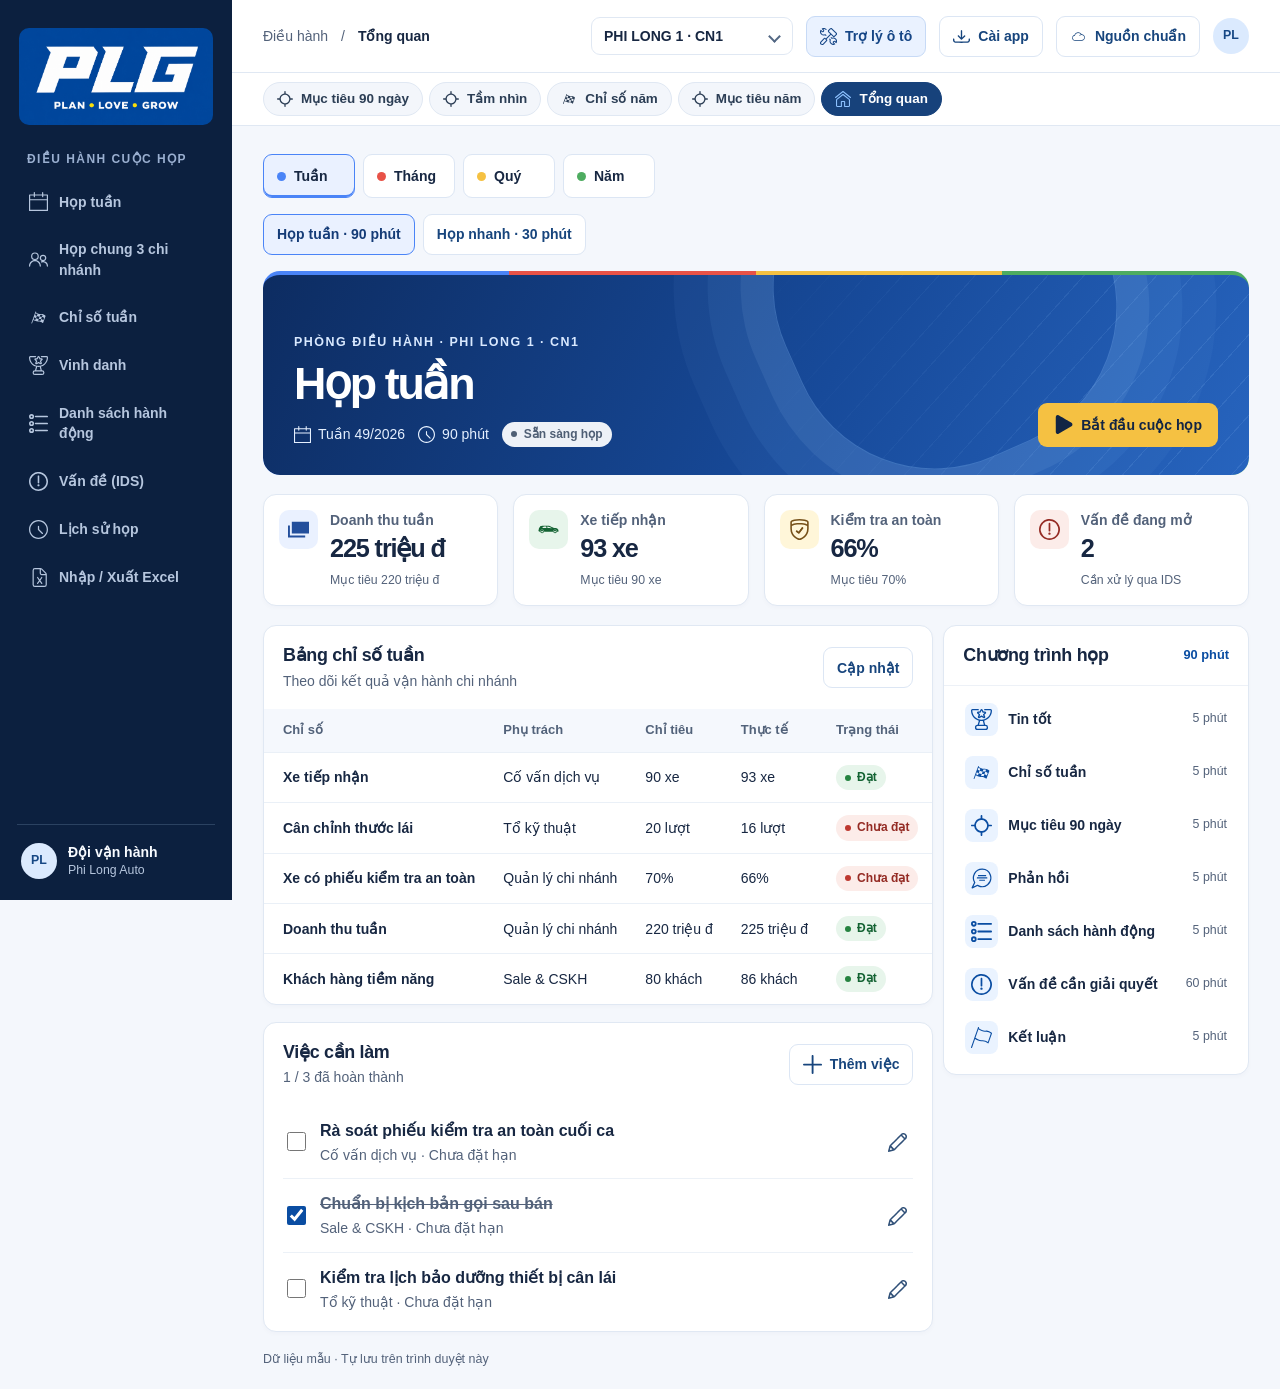
==== cardiy-hop-tuan/public/index.html @ e45c1e47 "Nối app Họp nhanh vào nguồn dữ liệu chuẩn 2 chiều NHẬP VÀO: đọc live chỉ số tuần/tháng/quý/6 tháng, " ====
<!doctype html>
<html lang="vi">
<head>
<meta charset="utf-8">
<meta name="viewport" content="width=device-width,initial-scale=1">
<meta name="description" content="Điều hành họp nhanh theo tuần, tháng, quý và năm của CARDIY.">
<title>CARDIY | Họp nhanh</title>
<meta name="theme-color" content="#0c203f">
<meta name="apple-mobile-web-app-title" content="CARDIY">
<link rel="manifest" href="manifest.webmanifest">
<link rel="icon" href="app-192.png" type="image/png">
<link rel="apple-touch-icon" href="app-180.png">
<link rel="stylesheet" href="style.css">
<script src="vendor/jszip.min.js" defer></script>
<script src="excel.js" defer></script>
<script src="icons.js" defer></script>
<script src="awards.js" defer></script>
<script src="vision-form.js" defer></script>
<script src="annual-plan.js" defer></script>
<script src="strategy-excel.js" defer></script>
<script src="swot.js" defer></script>
<script src="app.js" defer></script>
<script src="excel-ui.js" defer></script>
<script src="assistant.js" defer></script>
<script src="install.js" defer></script>
<script src="nguon.js" defer></script>
<script src="sheet-sync.js" defer></script>
<script src="task-preview.js" defer></script>
<script src="cn1-meeting.js" defer></script>
<script src="giaoban.js" defer></script>
</head>
<body>
<div class="shell">
  <aside class="sidebar">
    <a class="brand" href="#" data-view="overview" aria-label="Phi Long Group, tổng quan">
      <img class="brand-logo" src="plg-plan-love-grow.png" width="1254" height="1254" alt="PLG — PLAN • LOVE • GROW">
    </a>
    <div class="side-body"><p class="nav-label">ĐIỀU HÀNH CUỘC HỌP</p><nav id="nav" aria-label="Điều hướng chính"></nav></div>
    <div class="sidebar-foot"><span class="avatar">PL</span><div><strong>Đội vận hành</strong><small>Phi Long Auto</small></div></div>
  </aside>
  <div class="main">
    <header class="top">
      <div class="breadcrumbs"><span>Điều hành</span><span aria-hidden="true">/</span><strong id="crumb">Tổng quan</strong></div>
      <div class="top-controls">
        <label class="select-label"><span class="sr">Chi nhánh</span><select id="branch"><option>PHI LONG 1 · CN1</option><option>PHI LONG 2 · CN2</option><option>PHI LONG 3 · CN3</option><option>Họp chung 3 chi nhánh</option></select></label>
        <button class="button assistant-trigger" id="open-assistant" data-cardiy-icon="assistant" type="button" aria-haspopup="dialog">Trợ lý ô tô</button>
        <button class="button secondary" id="install-app" data-cardiy-icon="install" type="button" aria-haspopup="dialog" hidden>Cài app</button>
        <button class="button secondary" id="open-sheet" data-cardiy-icon="cloud" type="button" aria-haspopup="dialog"><span id="sheet-button-label">Nguồn chuẩn</span></button>
        <span class="avatar top-avatar" title="Đội vận hành">PL</span>
      </div>
    </header>
    <nav class="topnav" id="topnav" aria-label="Điều hướng nhanh"></nav>
    <main id="workspace">
      <div id="content"></div>
      <p class="storage" id="storage">Dữ liệu mẫu · Tự lưu trên trình duyệt này</p>
    </main>
  </div>
</div>
<dialog id="editor">
  <form id="edit-form">
    <div class="panel-head"><h2 id="edit-title"></h2><button class="icon-button" id="close-editor" type="button" aria-label="Đóng">×</button></div>
    <div class="fields" id="fields"></div>
    <div class="form-actions"><button type="button" id="cancel" class="button secondary">Hủy</button><button class="button primary" type="submit">Lưu</button></div>
  </form>
</dialog>
<dialog id="auto-assistant" aria-labelledby="auto-assistant-title">
  <div class="panel-head">
    <div><h2 id="auto-assistant-title">Trợ lý ô tô</h2><p>Soạn câu hỏi để hỏi trên ChatGPT.</p></div>
    <button class="icon-button" id="close-assistant" type="button" aria-label="Đóng trợ lý">×</button>
  </div>
  <div class="assistant-body">
    <div class="assistant-topics" role="group" aria-label="Câu hỏi gợi ý">
      <button class="button secondary" type="button" data-question="reception" data-cardiy-icon="car">Tiếp nhận xe</button>
      <button class="button secondary" type="button" data-question="service" data-cardiy-icon="tire">Lốp &amp; bảo dưỡng</button>
      <button class="button secondary" type="button" data-question="handover" data-cardiy-icon="tasks">Bàn giao ca</button>
      <button class="button secondary" type="button" data-question="customer" data-cardiy-icon="news">Chăm sóc khách hàng</button>
    </div>
    <label for="assistant-question">Câu hỏi của bạn</label>
    <textarea id="assistant-question" rows="4" maxlength="1600" placeholder="Ví dụ: Khi khách báo xe bị rung, cố vấn cần hỏi thêm những thông tin gì?"></textarea>
    <p class="assistant-hint">Chỉ mô tả tình huống. Bỏ tên, số điện thoại và biển số của khách.</p>
    <p id="assistant-status" role="status"></p>
    <div class="assistant-actions">
      <button class="button primary" id="copy-assistant" type="button" disabled>Sao chép câu hỏi</button>
      <a class="button secondary" href="https://chatgpt.com/" target="_blank" rel="noopener noreferrer">Mở ChatGPT</a>
    </div>
  </div>
</dialog>
<dialog id="install-help" aria-labelledby="install-title">
  <div class="panel-head">
    <h2 id="install-title">Cài CARDIY Họp nhanh</h2>
    <form method="dialog"><button class="icon-button" aria-label="Đóng hướng dẫn cài đặt">×</button></form>
  </div>
  <div class="install-instructions">
    <p><strong>iPhone</strong> · Mở trong Safari, chọn <strong>Chia sẻ → Thêm vào Màn hình chính</strong>. Bật <strong>Mở dưới dạng ứng dụng web</strong> nếu có, rồi chọn <strong>Thêm</strong>.</p>
    <p><strong>Android</strong> · Mở trong Chrome, bấm <strong>⋮</strong> rồi chọn <strong>Cài đặt ứng dụng</strong> hoặc <strong>Thêm vào màn hình chính</strong>.</p>
    <p><strong>Máy tính</strong> · Trong Chrome hoặc Edge, tìm biểu tượng cài ứng dụng trên thanh địa chỉ hoặc trong menu.</p>
  </div>
</dialog>
<dialog id="sheet-dialog" aria-labelledby="sheet-title">
  <div class="panel-head">
    <div><h2 id="sheet-title">Nguồn dữ liệu chuẩn</h2><p>Vào: 3 workbook chuẩn CN1 · CN2 · CN3 (live) — Ra: Sheet CARDIY Họp nhanh</p></div>
    <button class="icon-button" id="close-sheet" type="button" aria-label="Đóng nguồn dữ liệu">×</button>
  </div>
  <div class="sheet-dialog-body">
    <p><strong>Chỉ số đọc live, không gõ tay.</strong> Bấm <strong>Đọc số liệu live từ nguồn</strong> để lấy chỉ số tuần · tháng · quý · 6 tháng và mục tiêu 90 ngày thẳng từ 3 workbook hệ thống chuẩn của chi nhánh. Sau khi họp xong, bấm <strong>Lưu lên Google Sheets</strong> để ghi biên bản, việc chốt, vấn đề IDS và điểm họp xuống Sheet nguồn chuẩn. Muốn sửa chỉ tiêu hay số thực đạt thì sửa ở workbook chi nhánh, không sửa trong app.</p>
    <p id="sheet-status" role="status"></p>
    <div class="sheet-actions">
      <button class="button secondary" id="load-sheet" type="button">Đọc số liệu live từ nguồn</button>
      <button class="button primary" id="save-sheet" type="button" hidden>Lưu lên Google Sheets</button>
      <a class="button secondary" id="sheet-sign-in" target="_top" href="/signin-with-chatgpt?return_to=%2F%3Fsheet%3D1" hidden>Đăng nhập ChatGPT</a>
      <button class="button secondary" id="leave-sheet" type="button" hidden>Về dữ liệu trên máy</button>
    </div>
  </div>
</dialog>
<dialog id="cn1-meeting" aria-labelledby="cn1-title">
  <div class="panel-head">
    <div><h2 id="cn1-title">Họp PHI LONG 1 (CN1)</h2><p>Số liệu live từ workbook hệ thống chuẩn CN1</p></div>
    <form method="dialog"><button class="icon-button" aria-label="Đóng bảng họp CN1">×</button></form>
  </div>
  <div class="cn1-body">
    <div class="cn1-controls">
      <label id="cn1-period-control" hidden>Kỳ xem <select id="cn1-period"></select></label>
      <button class="button secondary" id="cn1-refresh" type="button">Tải lại số liệu</button>
      <button class="button secondary" id="cn1-sheet" type="button" hidden>Mở dữ liệu để lưu biên bản</button>
      <button class="button primary" id="cn1-start" type="button" hidden>Vào họp CN1</button>
    </div>
    <p id="cn1-status" role="status"></p>
    <a class="button primary" id="cn1-signin" href="/signin-with-chatgpt?return_to=%2F%3Fcn1%3D1" target="_top" hidden>Đăng nhập ChatGPT</a>
    <div id="cn1-content"></div>
  </div>
</dialog>
<dialog id="task-preview" aria-labelledby="task-preview-title">
  <div class="panel-head">
    <div><h2 id="task-preview-title">Đồng bộ công việc</h2><p>PHI LONG_GROUP · Tab CONG_VIEC</p></div>
    <form method="dialog"><button class="icon-button" aria-label="Đóng kiểm tra công việc">×</button></form>
  </div>
  <div class="sheet-dialog-body">
    <label class="task-link-label" for="task-preview-link">Link Google Sheets</label>
    <input type="url" id="task-preview-link" inputmode="url" placeholder="https://docs.google.com/spreadsheets/…">
    <div class="sheet-actions">
      <button class="button secondary" id="task-preview-load" type="button">Đọc từ Google Sheets</button>
      <button class="button primary" id="task-sync-new" type="button" hidden>Thêm công việc vào Sheet</button>
      <a class="button secondary" id="task-preview-sign-in" target="_top" href="/signin-with-chatgpt?return_to=%2F%3FtaskPreview%3D1" hidden>Đăng nhập ChatGPT</a>
    </div>
    <p id="task-preview-status" role="status"></p>
    <label id="task-preview-filter" hidden>Chi nhánh
      <select id="task-preview-branch"><option value="">Cả 3 chi nhánh</option><option>CN1</option><option>CN2</option><option>CN3</option></select>
    </label>
    <form id="task-sync-editor" hidden>
      <h3 id="task-sync-title"></h3>
      <label id="task-sync-owner" hidden>Người phụ trách<select name="ownerKey"></select></label>
      <label>Tên công việc<input name="title" required maxlength="300"></label>
      <label>Hạn hoàn thành<input name="deadline" type="datetime-local" step="1" required></label>
      <label id="task-sync-state">Trạng thái<select name="status" required><option>Chờ thực hiện</option><option>Đang làm</option><option>Hoàn thành</option></select></label>
      <label id="task-sync-completion">Ngày hoàn thành<input name="completedAt" type="datetime-local" step="1"></label>
      <div class="sheet-actions">
        <button class="button primary" type="submit">Cập nhật vào Sheet</button>
        <button class="button secondary" id="task-sync-cancel" type="button">Hủy sửa</button>
      </div>
      <p id="task-sync-status" role="status"></p>
    </form>
    <div id="task-preview-items"></div>
  </div>
</dialog>
<dialog id="award-celebration" aria-labelledby="award-heading">
  <div class="award-celebration">
    <div id="award-portrait"></div>
    <p id="award-criterion"></p>
    <h2 id="award-heading"></h2>
    <p class="award-result" id="award-result"></p>
    <form method="dialog"><button class="button primary">Đóng</button></form>
  </div>
</dialog>
<div id="toast" role="status"></div>
</body>
</html>
---- cardiy-hop-tuan/public/style.css ----
:root{font-family:Inter,"Segoe UI",Arial,sans-serif;color:#172742;background:#f4f7fc;font-size:16px;line-height:1.45;--navy:#0c203f;--blue:#0a4da2;--ink:#172742;--muted:#53627a;--line:#e0e8f3}
*{box-sizing:border-box}body{margin:0}button,input,select,textarea{font:inherit}button,select{cursor:pointer}a{color:inherit;text-decoration:none}button:focus-visible,a:focus-visible,select:focus-visible,input:focus-visible,textarea:focus-visible{outline:3px solid #4e98ff;outline-offset:3px}button:disabled{cursor:default;opacity:.65}h1,h2,h3,p{margin:0}button svg,a svg,.stat-icon svg,.agenda-icon svg{width:19px;height:19px;flex:none;vertical-align:middle}.sr{position:absolute;width:1px;height:1px;overflow:hidden;clip-path:inset(50%);white-space:nowrap}
.shell{display:grid;grid-template-columns:232px minmax(0,1fr);min-height:100vh}.sidebar{position:sticky;top:0;height:100vh;background:var(--navy);color:#b6c6de;display:flex;flex-direction:column;padding:28px 17px 20px;overflow:auto}.brand{display:block;margin:0 2px;border-radius:10px;max-width:194px}.brand-logo{display:block;width:100%;height:auto;aspect-ratio:2/1;object-fit:cover;object-position:center;border-radius:inherit}.side-body{margin-top:26px}.nav-label{margin:0 10px 12px;font-size:.75rem;font-weight:800;letter-spacing:.12em;color:#9aafd0}nav{display:grid;gap:5px}.nav-item{width:100%;display:flex;align-items:center;gap:11px;padding:10px 11px;background:none;border:1px solid transparent;border-radius:9px;color:inherit;text-align:left;font-weight:600;font-size:.875rem;min-height:43px}.nav-item:hover{background:#18365c;color:white}.nav-item[aria-current]{background:#17427b;color:#fff;border-color:#27528b}.nav-item[aria-current] svg{color:#8dc2ff}.sidebar-foot{display:flex;align-items:center;gap:11px;margin-top:auto;padding:17px 4px 0;border-top:1px solid #2b4261}.sidebar-foot strong,.sidebar-foot small{display:block;font-size:.875rem}.sidebar-foot strong{color:#f8fbff}.sidebar-foot small{font-size:.77rem}.avatar{display:grid;place-items:center;width:36px;height:36px;border-radius:50%;background:#dbeafe;color:#164784;font-size:.775rem;font-weight:850;flex:none}
.top{height:73px;background:white;border-bottom:1px solid var(--line);display:flex;align-items:center;justify-content:space-between;padding:0 31px;gap:15px}.breadcrumbs,.top-controls{display:flex;gap:13px;align-items:center;font-size:.875rem}.breadcrumbs{color:var(--muted)}.breadcrumbs strong{color:var(--ink)}.select-label{position:relative}.select-label:after{content:"";position:absolute;right:14px;top:calc(50% - 4px);width:7px;height:7px;border:solid #526783;border-width:0 2px 2px 0;transform:rotate(45deg);pointer-events:none}select{appearance:none;border:1px solid var(--line);border-radius:9px;background:#fff;color:var(--ink);padding:8px 32px 8px 12px;font-weight:650;max-width:100%}
main{max-width:1520px;margin:0 auto;padding:28px 31px 21px}.hero{position:relative;isolation:isolate;overflow:hidden;border-radius:17px;background:linear-gradient(115deg,#103568 0%,#0a4da2 66%,#1469ce);color:white;padding:28px 31px;display:flex;justify-content:space-between;align-items:flex-end;gap:16px;min-height:204px}.hero:after{content:"";position:absolute;z-index:-1;inset:0;background:linear-gradient(90deg,transparent 41%,#0a4da200),repeating-linear-gradient(132deg,transparent 0 16px,#99caff20 16px 17px,transparent 17px 27px);mask-image:linear-gradient(90deg,transparent 48%,#000 90%)}.hero:before{content:"";position:absolute;z-index:-1;right:14%;top:-72%;width:330px;height:330px;border:1px solid #87b9f251;border-radius:44%;transform:rotate(-24deg);box-shadow:0 0 0 32px #b3d6ff15,0 0 0 65px #8bbcff11,0 0 0 99px #8bbcff0c}.hero .eyebrow{font-size:.78rem;letter-spacing:.12em;color:#d9e9ff;text-transform:uppercase;font-weight:800}.hero h1{font-size:clamp(2rem,3.5vw,3.15rem);line-height:1.09;letter-spacing:-.052em;margin:8px 0 14px}.hero-meta{display:flex;align-items:center;gap:13px;flex-wrap:wrap;color:#e5f0ff;font-size:.875rem}.hero-meta span{display:inline-flex;gap:7px;align-items:center}.hero-meta svg{width:17px;height:17px}.hero .button{flex:none}.button{display:inline-flex;justify-content:center;align-items:center;gap:8px;border:1px solid transparent;border-radius:9px;padding:9px 13px;font-weight:750;font-size:.875rem;min-height:41px;background:white;color:#17457d}.button:hover{filter:brightness(.96)}.button.yellow{background:#fce500;color:#122544;padding:11px 15px}.button.primary{background:#0a4da2;color:white}.button.secondary{border-color:#dce6f4}.button.quiet{border-color:transparent;background:#edf4ff}.icon-button{border:0;background:transparent;color:#305078;border-radius:6px;font-size:1.4rem;min-width:32px;min-height:32px}
.stats{display:grid;grid-template-columns:repeat(4,minmax(0,1fr));gap:15px;margin:19px 0}.stat,.panel{border:1px solid var(--line);background:#fff;border-radius:13px;box-shadow:0 2px 5px #152c4e06}.stat{display:flex;align-items:flex-start;gap:12px;padding:15px}.stat-icon,.agenda-icon{display:grid;place-items:center;width:39px;height:39px;border-radius:10px;background:#eaf3ff;color:#0a4da2;flex:none}.stat:nth-child(2) .stat-icon{background:#e6f6f1;color:#08795c}.stat:nth-child(3) .stat-icon{background:#fff4dd;color:#925519}.stat:nth-child(4) .stat-icon{background:#eeeaff;color:#5d44a6}.stat p{font-size:.875rem;color:var(--muted);font-weight:600}.stat strong{display:block;font-size:1.58rem;line-height:1.22;margin:3px 0;letter-spacing:-.045em}.stat small{font-size:.77rem;color:var(--muted)}
.dashboard{display:grid;grid-template-columns:minmax(0,1fr) minmax(266px,31%);align-items:start;gap:17px}.column{min-width:0;display:grid;gap:17px}.panel-head{display:flex;align-items:center;justify-content:space-between;gap:12px;padding:18px 19px}.panel-head h2,.panel-head h3{font-size:1.12rem;line-height:1.25;letter-spacing:-.018em}.panel-head p{font-size:.875rem;color:var(--muted);margin-top:4px}.table-wrap{overflow:auto}table{border-collapse:collapse;width:100%;font-size:.875rem;white-space:nowrap;text-align:left}th,td{padding:12px 14px;border-bottom:1px solid #eaf0f7}th{background:#f5f8fd;color:#52627a;font-size:.81rem;font-weight:750}th:first-child,td:first-child{padding-left:19px}td:first-child{font-weight:650}tr:last-child td{border-bottom:0}.num{font-variant-numeric:tabular-nums}.pill{display:inline-flex;align-items:center;gap:6px;border-radius:999px;padding:4px 9px;font-size:.75rem;font-weight:800;background:#e9f1fc;color:#23518a;white-space:nowrap}.pill.good{background:#e6f7ee;color:#086849}.pill.warn{background:#fff3db;color:#88461b}.pill.neutral{background:#edf1f7;color:#4e5e74}.pill:before{content:"";width:6px;height:6px;border-radius:50%;background:currentColor}
.agenda{list-style:none;margin:0;padding:0 12px 11px}.agenda li+li{margin-top:2px}.agenda button{width:100%;background:white;border:1px solid transparent;border-radius:9px;display:flex;align-items:center;text-align:left;gap:10px;padding:8px;color:var(--ink)}.agenda button:hover,.agenda button.active{background:#f0f6ff;border-color:#dbe9fc}.agenda-icon{width:33px;height:33px;border-radius:8px}.agenda button.active .agenda-icon{background:#0a4da2;color:white}.agenda button strong{font-size:.875rem;flex:1}.agenda small{font-size:.775rem;color:var(--muted);white-space:nowrap}.agenda-title{border-bottom:1px solid #edf1f7;margin-bottom:8px}.agenda-title span{font-size:.8rem;color:#0a4da2;font-weight:750;white-space:nowrap}
.list{padding:0 19px 6px}.row{display:flex;align-items:center;gap:11px;padding:13px 0;border-top:1px solid #ecf1f7}.row:first-child{border-top:0}.row-text{min-width:0;flex:1;overflow-wrap:anywhere}.row-text strong,.row-text small{display:block}.row-text small{color:var(--muted);font-size:.875rem;margin-top:3px}.row input[type=checkbox]{width:19px;height:19px;accent-color:var(--blue);flex:none}.row .done{text-decoration:line-through;color:var(--muted)}.empty{padding:14px 0;color:var(--muted)}.storage{font-size:.78rem;color:var(--muted);margin-top:18px}.meeting-header{display:flex;align-items:flex-start;justify-content:space-between;gap:12px;margin-bottom:19px}.meeting-header h1{font-size:clamp(1.65rem,3vw,2.4rem);letter-spacing:-.04em}.meeting-header p{color:var(--muted);margin-top:5px}.session-actions{display:flex;gap:8px;align-items:center;flex-wrap:wrap}.step-footer{display:flex;gap:8px;justify-content:space-between;padding:18px 0 0}.clock{font-variant-numeric:tabular-nums}.notes{padding:0 19px 19px}.notes label{display:block;margin-bottom:6px;font-weight:650}.notes textarea,.fields input,.fields select,.fields textarea{width:100%;border:1px solid #cddbef;border-radius:8px;padding:9px;color:var(--ink);background:white}.notes textarea,.fields textarea{min-height:96px;resize:vertical}.notes .button{margin-top:9px}.fields{display:grid;gap:13px;padding:0 19px 19px}.fields label{display:grid;gap:5px;font-weight:650;font-size:.875rem}.form-actions{display:flex;justify-content:flex-end;gap:8px;padding:0 19px 19px}dialog{width:min(95vw,475px);padding:0;border:1px solid var(--line);border-radius:14px;color:var(--ink);box-shadow:0 24px 80px #07183242}dialog::backdrop{background:#081a3880}#toast{position:fixed;right:20px;bottom:20px;background:#14355d;color:white;border-radius:10px;padding:11px 15px;font-size:.875rem;z-index:3;max-width:calc(100vw - 40px)}#toast:empty{display:none}.priority{border-radius:8px;background:#f0f5fc;color:#425e80;padding:4px 8px;font-weight:750;font-size:.75rem}.score{display:flex;flex-wrap:wrap;gap:5px;margin:9px 0 14px}.score button{width:36px;height:36px;padding:0}.status-control{font-size:.875rem}.finished{margin-top:12px;color:#086849;font-weight:750}
@media(max-width:1150px){.shell{grid-template-columns:192px minmax(0,1fr)}main,.top{padding-left:21px;padding-right:21px}.stat{padding:12px;gap:8px}.stat-icon{width:33px;height:33px}.stat strong{font-size:1.35rem}.dashboard{grid-template-columns:minmax(0,1fr) minmax(229px,31%)}}
@media(max-width:940px){.dashboard{grid-template-columns:1fr}.dashboard>.agenda-panel{grid-row:1}.agenda{display:grid;grid-template-columns:repeat(2,minmax(0,1fr));gap:3px}.agenda li+li{margin:0}.stats{grid-template-columns:repeat(2,minmax(0,1fr))}.sidebar{padding-left:12px;padding-right:12px}}
@media(max-width:650px){.shell{display:block}.sidebar{position:static;height:auto;padding:10px 14px;overflow:visible}.brand{width:154px}.brand-logo{aspect-ratio:2.4/1}.side-body{margin-top:9px}.nav-label,.sidebar-foot{display:none}nav{display:flex;overflow:auto;padding:0 0 4px;gap:5px}.nav-item{width:auto;flex:none;min-height:35px;padding:6px 8px;gap:5px}.nav-item svg{width:15px;height:15px}.top{height:56px;padding:0 12px}.breadcrumbs,.top-controls{gap:6px}.breadcrumbs>span{display:none}.top-avatar{display:none}main{padding:13px 12px}.hero{display:grid;min-height:0;padding:19px 15px;gap:15px}.hero .button{justify-self:start}.hero h1{margin-bottom:9px}.stats{gap:8px;margin:12px 0}.stat{padding:9px;gap:7px}.stat-icon{width:28px;height:28px}.stat-icon svg{width:16px;height:16px}.stat p{font-size:.81rem}.stat strong{font-size:1.23rem}.agenda{grid-template-columns:1fr 1fr;padding-inline:5px}.agenda button{padding:5px;gap:5px}.agenda button strong{font-size:.79rem}.agenda small{font-size:.69rem}.agenda-icon{width:24px;height:26px}.agenda-icon svg{width:15px;height:15px}.panel-head{padding:14px 12px}.row{flex-wrap:wrap}.list,.notes{padding-inline:12px}.meeting-header{flex-direction:column}.row-text{min-width:110px}}
@media print{.sidebar,.top,.session-actions,.agenda-panel,.step-footer,button,.storage,#toast{display:none!important}.shell,.dashboard{display:block}main{padding:0}.panel,.hero{break-inside:avoid}.hero{min-height:0;color:#172742;background:white}.hero-meta,.hero .eyebrow{color:#172742}.stats{grid-template-columns:repeat(4,1fr)}}
.report{white-space:pre-wrap;overflow-wrap:anywhere;padding:0 19px 19px;font:inherit;margin:0}.step-footer .primary{margin-left:auto}
.comparison tbody th{background:white;color:var(--ink);white-space:normal;min-width:140px}
.comparison td{vertical-align:middle}
.comparison .pill{margin-top:4px}
.comparison .missing{color:var(--muted)}
.period-nav{display:flex;gap:8px;flex-wrap:wrap;margin-bottom:16px}.period-nav .button{min-width:73px}.period-nav .secondary{color:var(--ink)}
@media(max-width:650px){.period-nav{gap:5px;margin-bottom:11px}.period-nav .button{min-width:0;flex:1}}
.facilitator{margin-bottom:16px;border-color:#cbdff9;background:#f7faff}.facilitator .panel-head{padding-bottom:10px}.facilitator-body{padding:0 19px 17px}.facilitator-body ul{margin:6px 0 11px;padding-left:1.45rem}.facilitator-time{background:#e5efff;color:#17457d;border-radius:999px;padding:5px 10px;font-size:.875rem;font-weight:750;white-space:nowrap}.facilitator-note{font-size:.875rem;color:#415674}
@media(max-width:650px){.facilitator-body{padding-inline:12px}}
.pill.miss{background:#fde8e8;color:#952520}.facilitator-body h3{font-size:.95rem}.kpi-issue{display:block;margin-top:6px;min-height:32px;padding:4px 8px;font-size:.79rem}
.facilitator-body h3:not(:first-child){margin-top:10px}.facilitator-body ol{margin:6px 0 11px;padding-left:1.45rem}.facilitator-body>p+.facilitator-note{margin-top:10px}.milestone{white-space:pre-wrap}.priority-discussion{background:#e8f1ff;color:#17457d}.column>.panel:has(.list)+.panel:has(.notes){margin-top:16px}
.task-ack{display:inline-flex;align-items:center;gap:7px;white-space:nowrap;font-size:.875rem;cursor:pointer}
/* Accent colors sampled from the supplied reference. */
:root{
  --accent-blue:#4a84f7;
  --accent-red:#e85247;
  --accent-yellow:#f5c142;
  --accent-green:#4eac60;
}
.period-nav .button{
  display:inline-flex;justify-content:flex-start;gap:8px;min-height:44px;
  min-width:92px;padding-inline:13px;border-color:#dce6f4;background:white;color:var(--ink);
}
.period-nav .button::before{
  content:"";display:block;width:9px;height:9px;border-radius:50%;background:var(--period-accent);flex:none;
}
.period-nav [data-key="week"]{--period-accent:var(--accent-blue);--period-bg:#eaf1ff}
.period-nav [data-key="month"]{--period-accent:var(--accent-red);--period-bg:#fcece9}
.period-nav [data-key="quarter"]{--period-accent:var(--accent-yellow);--period-bg:#fff6d9}
.period-nav [data-key="year"]{--period-accent:var(--accent-green);--period-bg:#e7f5eb}
.period-nav [aria-pressed="true"]{background:var(--period-bg);border-color:var(--period-accent);box-shadow:inset 0 -2px var(--period-accent)}
.hero{background:linear-gradient(115deg,#0d2c61 0%,#174a9a 57%,#2764be 100%);border-top:4px solid transparent;background-image:linear-gradient(115deg,#0d2c61,#174a9a 57%,#2764be),linear-gradient(90deg,var(--accent-blue) 0 25%,var(--accent-red) 25% 50%,var(--accent-yellow) 50% 75%,var(--accent-green) 75%);background-origin:border-box;background-clip:padding-box,border-box}
.hero .button.yellow{background:var(--accent-yellow)}
.pill.good{background:#e7f5eb;color:#146333}.pill.good::before{background:#258340}
.pill.miss{background:#fcece9;color:#942b24}.pill.miss::before{background:#be372f}
.pill.warn{background:#fff6d9;color:#765019}.pill.warn::before{background:#a56c11}
.stat:nth-child(1) .stat-icon,.facilitator-time{background:#eaf1ff;color:#234f9c}
.stat:nth-child(2) .stat-icon{background:#e7f5eb;color:#146333}
.stat:nth-child(3) .stat-icon{background:#fff6d9;color:#765019}
.stat:nth-child(4) .stat-icon{background:#fcece9;color:#942b24}
@media(max-width:650px){.period-nav .button{min-width:0;justify-content:center;gap:5px;padding-inline:5px}}
@media print{.hero{background:white;border-top:0}}
.weekly-handover{margin-top:18px}.weekly-handover .panel-head{flex-wrap:wrap}.weekly-handover details{border-top:1px solid var(--line);padding:0 19px 14px}.weekly-handover summary{padding:11px 0 4px;color:var(--blue);font-size:.875rem;font-weight:750;cursor:pointer}.weekly-handover .table-wrap{margin-top:9px}.weekly-handover th,.weekly-handover td{white-space:normal;vertical-align:top}.weekly-handover tbody th{font-size:.875rem;background:white;color:var(--ink)}.weekly-handover details>p{font-size:.875rem;color:var(--muted);margin-top:10px}
.weekly-preset{display:flex;flex-wrap:wrap;gap:8px;margin:0 0 16px}.weekly-preset button[aria-pressed="true"]{background:#eaf1ff;color:#143b77;border-color:#4a84f7}.weekly-preset button:disabled{opacity:.8}
.excel-panels{max-width:850px}.excel-controls{display:flex;flex-wrap:wrap;align-items:center;gap:10px;padding:0 19px 18px}.excel-controls label{font-size:.875rem;font-weight:750}.excel-controls input{max-width:100%;font-size:.875rem}.excel-controls p,#excel-status{width:100%;font-size:.875rem;color:var(--muted)}#excel-status:empty{display:none}#excel-status[data-error="true"]{color:#942b24}
.assistant-trigger{background:#eaf2ff;border-color:#c7daf6;color:#164686;white-space:nowrap}
#auto-assistant{width:min(95vw,530px)}.assistant-body{padding:0 19px 19px}.assistant-topics,.assistant-actions{display:flex;flex-wrap:wrap;gap:8px}.assistant-topics{margin-bottom:15px}.assistant-topics .button{min-height:36px;padding:5px 9px}.assistant-body label{display:block;margin-bottom:6px;font-weight:700}.assistant-body textarea{width:100%;min-height:105px;resize:vertical;padding:9px;border:1px solid #cddbef;border-radius:8px;color:var(--ink);background:white}
.assistant-hint,#assistant-status{font-size:.875rem;color:var(--muted);margin:6px 0 10px}#assistant-status:empty{display:none}.assistant-actions{margin-top:12px}
@media(max-width:650px){.top{height:auto;min-height:56px;flex-wrap:wrap;padding-block:8px}.top-controls{margin-left:auto;flex-wrap:wrap;justify-content:flex-end}.assistant-trigger{min-height:38px;padding:6px 9px}}
#install-app{white-space:nowrap}#install-app[hidden]{display:none}.install-instructions{padding:0 19px 19px;display:grid;gap:12px;color:var(--muted);font-size:.925rem}.install-instructions strong{color:var(--ink)}
@media(max-width:650px){#install-app{min-height:38px;padding:6px 9px}}
#sheet-dialog{width:min(95vw,540px)}.sheet-dialog-body{padding:0 19px 19px}.sheet-dialog-body>p{font-size:.925rem;color:var(--muted);margin-bottom:12px}#sheet-status:empty{display:none}#sheet-status.sheet-error{color:#942b24}.sheet-actions{display:flex;flex-wrap:wrap;gap:8px}.sheet-actions [hidden]{display:none}#open-sheet{white-space:nowrap}
@media(max-width:900px){.top{height:auto;min-height:56px;flex-wrap:wrap;padding-block:8px}.top-controls{flex-wrap:wrap;justify-content:flex-end}}
.stat-icon .cardiy-icon,.agenda-icon .cardiy-icon{width:21px;height:21px}
.assistant-topics .cardiy-icon,#open-sheet .cardiy-icon,#open-assistant .cardiy-icon,#install-app .cardiy-icon{width:17px;height:17px}
@media(max-width:650px){.stat-icon .cardiy-icon,.agenda-icon .cardiy-icon{width:16px;height:16px}.top-controls{min-width:0;max-width:100%}}
.award-grid{display:grid;grid-template-columns:repeat(auto-fit,minmax(min(100%,295px),1fr));gap:12px;padding:0 19px 19px}
.award-card{display:flex;align-items:flex-start;gap:12px;padding:14px;border:1px solid #f1dfa5;border-radius:10px;background:#fffdf5;min-width:0}
.award-detail{min-width:0}.award-detail h3,.award-reason,#award-heading{overflow-wrap:anywhere}.award-icon{display:inline-flex;place-content:center;place-items:center;width:42px;height:42px;border-radius:10px;background:#fff0bc;color:#795810;flex:none}.award-icon svg{width:24px;height:24px}
.award-category{font-weight:700;color:#795810;font-size:.8125rem}.award-meta{font-size:.875rem;color:var(--muted)}.award-result{margin-top:6px;font-weight:800;color:#205f38}.award-reason{margin-top:6px;color:var(--muted);white-space:pre-wrap}.award-card .session-actions{margin-top:10px}
.award-celebration{text-align:center;padding:30px 22px;display:grid;justify-items:center;gap:12px}.award-celebration .award-icon{width:64px;height:64px}.award-celebration .award-icon svg{width:36px;height:36px}.award-celebration h2{max-width:100%}
.award-card{display:grid;grid-template-columns:clamp(66px,24%,88px) minmax(0,1fr);gap:14px}
.award-portrait{display:grid;place-items:center;aspect-ratio:4/5;overflow:hidden;border:2px solid #f1dfa5;border-radius:12px;background:#fff6d9;color:#795810}
.award-portrait img{display:block;width:100%;height:100%;object-fit:cover}
#award-portrait{width:clamp(128px,40vw,240px)}
.award-photo-editor{grid-column:1/-1;display:grid;grid-template-columns:78px minmax(0,1fr);align-items:start;gap:12px;padding:12px;border:1px solid #f1dfa5;border-radius:12px;background:#fffdf5}
.award-photo-editor small,.award-photo-editor p{display:block;color:var(--muted);font-size:.875rem;margin-block:5px}
.award-photo-editor input{max-width:100%;padding:6px}
.award-photo-editor button{margin-top:6px}
.award-photo-editor button[hidden]{display:none}
#task-preview{width:min(95vw,620px);max-height:90dvh}
#task-preview-status{margin-block:12px}
#task-preview-filter:not([hidden]){display:flex;gap:10px;align-items:center;margin-bottom:12px}
#task-preview-branch{padding:6px;max-width:100%}
#task-preview-items{display:grid;gap:8px}
.task-preview-card{padding:10px 12px;border:1px solid #dce6f4;border-radius:10px;overflow-wrap:anywhere}
.task-preview-card h3{margin-block:4px}
.task-preview-card p{font-size:.875rem;color:var(--muted)}
.task-preview-card .sheet-error{color:#942b24}
#cn1-meeting{width:min(96vw,940px);max-height:94dvh}
.cn1-body{padding:0 18px 20px}
.cn1-controls,.cn1-section header{display:flex;align-items:center;gap:8px;flex-wrap:wrap}
.cn1-controls label:not([hidden]){display:grid;gap:4px}
.cn1-controls select{max-width:100%;padding:7px}
#cn1-status{margin:12px 0;color:var(--muted)}
.cn1-summary,.cn1-grid{display:grid;grid-template-columns:repeat(auto-fit,minmax(min(100%,230px),1fr));gap:8px}
.cn1-summary article,.cn1-card{border:1px solid #dce6f4;border-radius:10px;padding:12px;background:white;overflow-wrap:anywhere}
.cn1-summary article{background:#edf4ff}
.cn1-summary strong,.cn1-card small{display:block;margin-top:4px}
.cn1-section{display:grid;gap:8px;margin-top:16px}
.cn1-section h3,.cn1-section h4{margin:0}
.cn1-card p,.cn1-card small{white-space:pre-line;margin-block:5px;color:var(--muted)}
.cn1-card summary{font-weight:650;cursor:pointer}
.cn1-warning{border-color:#f1dfa5;background:#fffbec}
.cn1-card .cn1-warning-text{color:#922b20}
.cn1-source{font-size:.875rem;color:#0a4da2;text-decoration:underline}
#cn1-meeting [hidden]{display:none}
#task-preview [hidden]{display:none}
.task-link-label{display:block;font-weight:700;margin-bottom:5px}
#task-preview-link,#task-sync-editor input,#task-sync-editor select{width:100%;min-width:0;padding:9px 10px;border:1px solid #b9c9dd;border-radius:8px;background:white}
#task-preview-link{margin-bottom:10px}
#task-sync-editor{display:grid;gap:10px;padding:12px;border:1px solid #dce6f4;border-radius:10px}
#task-sync-editor label{display:grid;gap:4px}
.task-preview-card .button{margin-top:4px}
.vision-actions{display:flex;flex-wrap:wrap;gap:8px;padding:0 19px 19px}
.vision-culture{display:grid;grid-template-columns:repeat(auto-fit,minmax(min(100%,210px),1fr));gap:10px;padding:0 19px 19px}
.vision-culture article{padding:14px;border:1px solid var(--line);border-radius:10px;background:#f4f7fc}
.vision-culture h3{margin:4px 0}
.vision-culture small{font-weight:800;color:var(--blue)}
.vision-culture p{color:var(--muted)}
.vision-form{display:grid;gap:16px;padding:0 19px 19px}
.vision-group{display:grid;gap:10px;border-top:1px solid var(--line);padding-top:15px}
.vision-group h3,.vision-group h4{margin:0}
.vision-fields,.vision-values,.vision-metric{display:grid;gap:12px;grid-template-columns:repeat(auto-fit,minmax(min(100%,220px),1fr))}
.vision-form fieldset{min-width:0;margin:0;padding:10px;border:1px solid var(--line);border-radius:9px}
.vision-form legend{font-weight:750;padding:0 4px}
.vision-form label{display:grid;gap:4px;align-content:start;font-weight:650;font-size:.875rem;min-width:0}
.vision-form label+label,.vision-measure fieldset+fieldset{margin-top:8px}
.vision-metric label+label{margin-top:0}
.vision-form input,.vision-form textarea{width:100%;min-width:0;padding:8px 9px;border:1px solid #b9c9dd;border-radius:7px;background:white;color:var(--ink)}
.vision-form textarea{resize:vertical}
.vision-measure{display:grid;gap:6px}
.vision-total{color:var(--muted);font-size:.875rem}
.vision-total output{color:var(--ink);font-weight:750}
.vision-save{display:flex;align-items:center;flex-wrap:wrap;gap:9px}
.vision-save p{color:var(--muted);font-size:.875rem}
.strategy-tabs{display:flex;flex-wrap:wrap;gap:6px;margin-bottom:14px}
.annual-period{display:flex;flex-wrap:wrap;gap:10px}
.annual-period label{display:grid;gap:4px;font-size:.875rem;font-weight:700}
.annual-period select,.annual-body input,.annual-body textarea{min-width:0;width:100%;padding:8px;border:1px solid #b9c9dd;border-radius:7px;background:white;color:var(--ink)}
.annual-board{display:grid;grid-template-columns:repeat(3,minmax(0,1fr));align-items:start;gap:14px}
.annual-card>header{display:flex;justify-content:space-between;flex-wrap:wrap;gap:8px;align-items:center;padding:12px 14px;border-bottom:1px solid var(--line);border-top:3px solid var(--blue)}
.annual-card>header h2{font-size:1rem;margin:0}
.annual-card>header small{color:var(--blue);background:#edf4ff;border-radius:6px;padding:4px 7px;font-weight:750}
.annual-body{display:grid;gap:13px;padding:14px}
.annual-block{display:grid;gap:7px}
.annual-block h3{font-size:.925rem;margin:0}
.annual-line,.annual-total{display:grid;grid-template-columns:minmax(0,1fr) minmax(68px,43%);gap:7px;align-items:center;font-size:.875rem}
.annual-line input[type=number],.annual-total output{text-align:right}
.annual-total{background:#edf4ff;border-radius:7px;padding:7px;color:#17457d;font-weight:750}
.annual-total output{overflow-wrap:anywhere}
.annual-goal{display:grid;gap:5px;font-size:.875rem}
.annual-goal textarea{resize:vertical}
.annual-footer{display:flex;align-items:center;flex-wrap:wrap;gap:9px;margin-top:14px}
.annual-footer p{font-size:.875rem;color:var(--muted)}
@media(max-width:1050px){.annual-board{grid-template-columns:repeat(2,minmax(0,1fr))}}
@media(max-width:760px){.annual-board{grid-template-columns:minmax(0,1fr)}}
.swot-grid{display:grid;grid-template-columns:repeat(2,minmax(0,1fr));gap:14px}
.swot-card h2{padding:12px 15px;border-top:3px solid var(--blue);border-bottom:1px solid var(--line);margin:0;font-size:1rem}
.swot-card ol{display:grid;gap:12px;margin:0;padding:12px 15px 15px 38px}
.swot-card li::marker{font-weight:750;color:var(--blue)}
.swot-card input,.swot-card textarea{display:block;width:100%;min-width:0;box-sizing:border-box;border:1px solid #b9c9dd;border-radius:7px;padding:8px;background:white;color:var(--ink)}
.swot-card textarea{margin-top:5px;resize:vertical}
.strategy-excel,.annual-tools{display:flex;align-items:center;flex-wrap:wrap;gap:8px}
.strategy-excel p{flex-basis:100%;font-size:.875rem;color:var(--muted)}
.strategy-excel p:empty{display:none}
.strategy-excel label{cursor:pointer}
.strategy-excel label:focus-within{outline:3px solid #4e98ff;outline-offset:2px}
@media(max-width:760px){.swot-grid{grid-template-columns:minmax(0,1fr)}}

/* ---- Giao ban 9 bước (mục Họp chung 3 chi nhánh) ---- */
.gb-group{display:grid;gap:5px;margin-top:18px;padding-top:14px;border-top:1px solid #2b4261}
.gb-nav-label{margin:0 10px 6px;font-size:.7rem;font-weight:800;letter-spacing:.1em;color:#7f97bb}
.gb-card{display:flex;align-items:center;justify-content:space-between;gap:18px;flex-wrap:wrap;margin:14px 0 0;padding:18px 20px;border:1px solid #d7e3f3;border-radius:14px;background:linear-gradient(135deg,#f2f7ff,#e8f0fc)}
.gb-card h2{margin:4px 0 6px;font-size:1.12rem}
.gb-card-text p:last-of-type{margin:0;max-width:58ch;font-size:.875rem;color:#425468}
.gb-card-pick{display:flex;align-items:center;gap:9px;flex-wrap:wrap}
.gb-select{max-width:360px;padding:9px 12px;border:1px solid #c6d7ec;border-radius:9px;background:white;color:#17365d;font-weight:650;font-size:.85rem}
/* Màn giao ban mở tại chỗ trong vùng làm việc — menu vẫn hiện */
#gb-view{display:flex;flex-direction:column;border:1px solid var(--line);border-radius:12px;overflow:hidden;background:white}
#gb-view[hidden]{display:none}
.gb-bar{display:flex;align-items:center;justify-content:space-between;gap:10px;flex-wrap:wrap;padding:10px 14px;border-bottom:1px solid var(--line);background:#f8fafd}
.gb-bar-nav,.gb-bar-actions{display:flex;align-items:center;gap:8px;flex-wrap:wrap}
.gb-bar-nav .button{min-width:42px;justify-content:center;font-size:1rem;line-height:1}
.gb-bar .button[disabled]{opacity:.4}
.gb-live{display:inline-flex;align-items:center;gap:5px;padding:5px 10px;border-radius:999px;background:#e7f6ec;color:#1b6b3a;font-size:.76rem;font-weight:700}
#gb-frame{display:block;width:100%;height:calc(100vh - 232px);min-height:600px;border:0;background:#f4f7fa}
/* Toàn màn hình thật (máy tính, Android) */
#gb-view:fullscreen{border:0;border-radius:0;background:white}
#gb-view:fullscreen #gb-frame,#gb-view:-webkit-full-screen #gb-frame{flex:1 1 auto;height:auto;min-height:0}
/* Đường lui cho iPhone: phủ kín trang, ẩn thanh bên và 2 thanh menu */
body.gb-rong .sidebar,body.gb-rong .top,body.gb-rong .topnav,
body.gb-rong #content,body.gb-rong .storage{display:none!important}
body.gb-rong .shell{display:block}
body.gb-rong main{max-width:none;padding:0}
body.gb-rong #gb-view{position:fixed;inset:0;z-index:60;border:0;border-radius:0}
body.gb-rong #gb-frame{flex:1 1 auto;height:auto;min-height:0}
@media(max-width:650px){
  .gb-group{display:flex;overflow:auto;margin-top:8px;padding-top:8px;gap:5px}
  .gb-nav-label{display:none}
  .gb-card{padding:14px;gap:12px}
  .gb-card-pick{width:100%}
  .gb-select{max-width:100%;flex:1 1 180px}
  #gb-view{border-radius:0;border-left:0;border-right:0}
  .gb-bar{padding:8px 10px;gap:7px}
  .gb-bar-nav{flex:1 1 100%}
  .gb-live{display:none}
  #gb-frame{height:calc(100vh - 210px);min-height:460px}
}

/* ---- MENU NGANG: Mục tiêu 90 ngày · Tầm nhìn · Chỉ số năm · Mục tiêu năm · Tổng quan ---- */
.topnav{display:flex;align-items:center;gap:6px;flex-wrap:wrap;padding:9px 31px;background:white;border-bottom:1px solid var(--line)}
.topnav:empty{display:none}
.top-item{display:inline-flex;align-items:center;gap:8px;padding:8px 13px;background:#f3f6fb;border:1px solid var(--line);border-radius:999px;color:#2c3e55;font-weight:650;font-size:.84rem;line-height:1.2;white-space:nowrap}
.top-item svg{width:16px;height:16px;flex:none}
.top-item:hover{background:#e6eefa;color:#17365d}
.top-item[aria-current]{background:#17427b;border-color:#17427b;color:#fff}
.top-item[aria-current] svg{color:#8dc2ff}
@media(max-width:650px){
  .topnav{flex-wrap:nowrap;overflow:auto;gap:5px;padding:7px 12px}
  .top-item{padding:6px 10px;gap:5px;font-size:.78rem}
  .top-item svg{width:14px;height:14px}
}
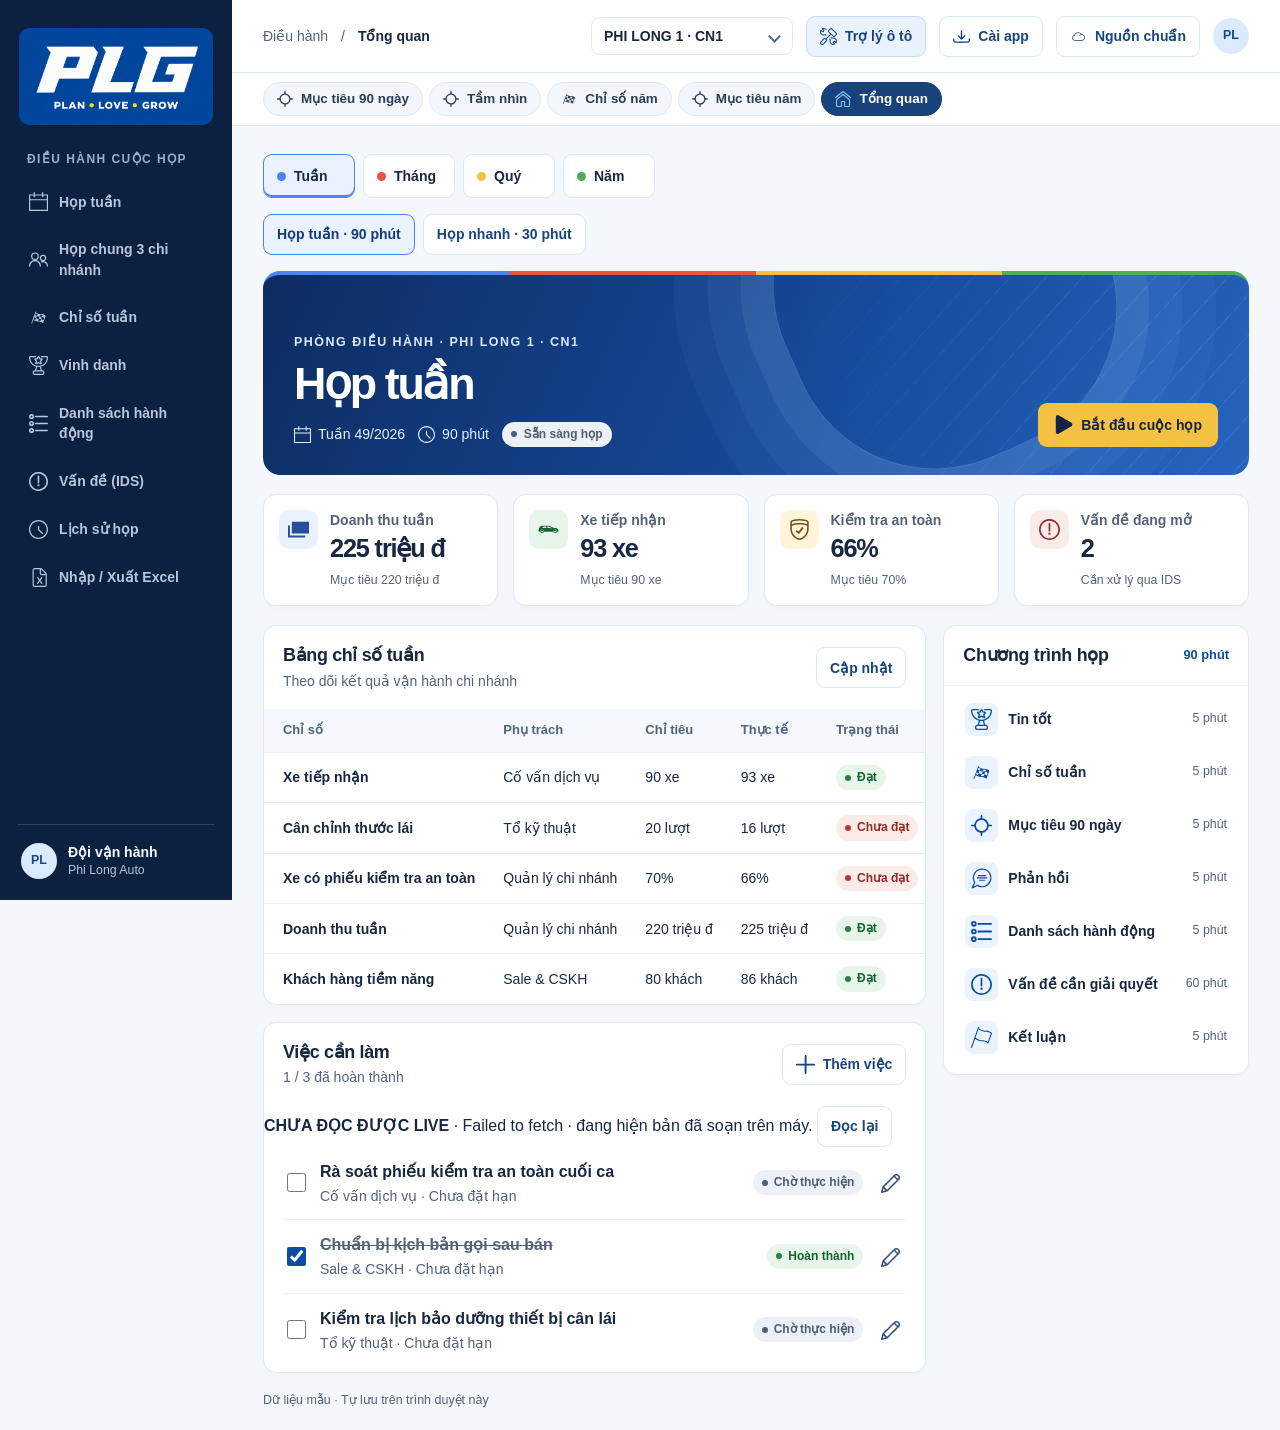
==== commit 4f9fa09d: "B5 Danh sach hanh dong: doc live bang CONG_VIEC cua app PHI LONG GROUP Tracy chot 24/11/2026: man B5" ====
--- a/cardiy-hop-tuan/public/index.html
+++ b/cardiy-hop-tuan/public/index.html
@@ -26,6 +26,7 @@
 <script src="nguon.js" defer></script>
 <script src="sheet-sync.js" defer></script>
 <script src="task-preview.js" defer></script>
+<script src="vieclive.js" defer></script>
 <script src="cn1-meeting.js" defer></script>
 <script src="giaoban.js" defer></script>
 </head>
--- a/cardiy-hop-tuan/public/style.css
+++ b/cardiy-hop-tuan/public/style.css
@@ -4,7 +4,7 @@
 .top{height:73px;background:white;border-bottom:1px solid var(--line);display:flex;align-items:center;justify-content:space-between;padding:0 31px;gap:15px}.breadcrumbs,.top-controls{display:flex;gap:13px;align-items:center;font-size:.875rem}.breadcrumbs{color:var(--muted)}.breadcrumbs strong{color:var(--ink)}.select-label{position:relative}.select-label:after{content:"";position:absolute;right:14px;top:calc(50% - 4px);width:7px;height:7px;border:solid #526783;border-width:0 2px 2px 0;transform:rotate(45deg);pointer-events:none}select{appearance:none;border:1px solid var(--line);border-radius:9px;background:#fff;color:var(--ink);padding:8px 32px 8px 12px;font-weight:650;max-width:100%}
 main{max-width:1520px;margin:0 auto;padding:28px 31px 21px}.hero{position:relative;isolation:isolate;overflow:hidden;border-radius:17px;background:linear-gradient(115deg,#103568 0%,#0a4da2 66%,#1469ce);color:white;padding:28px 31px;display:flex;justify-content:space-between;align-items:flex-end;gap:16px;min-height:204px}.hero:after{content:"";position:absolute;z-index:-1;inset:0;background:linear-gradient(90deg,transparent 41%,#0a4da200),repeating-linear-gradient(132deg,transparent 0 16px,#99caff20 16px 17px,transparent 17px 27px);mask-image:linear-gradient(90deg,transparent 48%,#000 90%)}.hero:before{content:"";position:absolute;z-index:-1;right:14%;top:-72%;width:330px;height:330px;border:1px solid #87b9f251;border-radius:44%;transform:rotate(-24deg);box-shadow:0 0 0 32px #b3d6ff15,0 0 0 65px #8bbcff11,0 0 0 99px #8bbcff0c}.hero .eyebrow{font-size:.78rem;letter-spacing:.12em;color:#d9e9ff;text-transform:uppercase;font-weight:800}.hero h1{font-size:clamp(2rem,3.5vw,3.15rem);line-height:1.09;letter-spacing:-.052em;margin:8px 0 14px}.hero-meta{display:flex;align-items:center;gap:13px;flex-wrap:wrap;color:#e5f0ff;font-size:.875rem}.hero-meta span{display:inline-flex;gap:7px;align-items:center}.hero-meta svg{width:17px;height:17px}.hero .button{flex:none}.button{display:inline-flex;justify-content:center;align-items:center;gap:8px;border:1px solid transparent;border-radius:9px;padding:9px 13px;font-weight:750;font-size:.875rem;min-height:41px;background:white;color:#17457d}.button:hover{filter:brightness(.96)}.button.yellow{background:#fce500;color:#122544;padding:11px 15px}.button.primary{background:#0a4da2;color:white}.button.secondary{border-color:#dce6f4}.button.quiet{border-color:transparent;background:#edf4ff}.icon-button{border:0;background:transparent;color:#305078;border-radius:6px;font-size:1.4rem;min-width:32px;min-height:32px}
 .stats{display:grid;grid-template-columns:repeat(4,minmax(0,1fr));gap:15px;margin:19px 0}.stat,.panel{border:1px solid var(--line);background:#fff;border-radius:13px;box-shadow:0 2px 5px #152c4e06}.stat{display:flex;align-items:flex-start;gap:12px;padding:15px}.stat-icon,.agenda-icon{display:grid;place-items:center;width:39px;height:39px;border-radius:10px;background:#eaf3ff;color:#0a4da2;flex:none}.stat:nth-child(2) .stat-icon{background:#e6f6f1;color:#08795c}.stat:nth-child(3) .stat-icon{background:#fff4dd;color:#925519}.stat:nth-child(4) .stat-icon{background:#eeeaff;color:#5d44a6}.stat p{font-size:.875rem;color:var(--muted);font-weight:600}.stat strong{display:block;font-size:1.58rem;line-height:1.22;margin:3px 0;letter-spacing:-.045em}.stat small{font-size:.77rem;color:var(--muted)}
-.dashboard{display:grid;grid-template-columns:minmax(0,1fr) minmax(266px,31%);align-items:start;gap:17px}.column{min-width:0;display:grid;gap:17px}.panel-head{display:flex;align-items:center;justify-content:space-between;gap:12px;padding:18px 19px}.panel-head h2,.panel-head h3{font-size:1.12rem;line-height:1.25;letter-spacing:-.018em}.panel-head p{font-size:.875rem;color:var(--muted);margin-top:4px}.table-wrap{overflow:auto}table{border-collapse:collapse;width:100%;font-size:.875rem;white-space:nowrap;text-align:left}th,td{padding:12px 14px;border-bottom:1px solid #eaf0f7}th{background:#f5f8fd;color:#52627a;font-size:.81rem;font-weight:750}th:first-child,td:first-child{padding-left:19px}td:first-child{font-weight:650}tr:last-child td{border-bottom:0}.num{font-variant-numeric:tabular-nums}.pill{display:inline-flex;align-items:center;gap:6px;border-radius:999px;padding:4px 9px;font-size:.75rem;font-weight:800;background:#e9f1fc;color:#23518a;white-space:nowrap}.pill.good{background:#e6f7ee;color:#086849}.pill.warn{background:#fff3db;color:#88461b}.pill.neutral{background:#edf1f7;color:#4e5e74}.pill:before{content:"";width:6px;height:6px;border-radius:50%;background:currentColor}
+.dashboard{display:grid;grid-template-columns:minmax(0,1fr) minmax(266px,31%);align-items:start;gap:17px}.column{min-width:0;display:grid;gap:17px}.dashboard>*{min-width:0}.column>*{min-width:0}.wide-panel{margin-bottom:17px}.wide-panel>.panel{min-width:0}.panel-head{display:flex;align-items:center;justify-content:space-between;gap:12px;padding:18px 19px}.panel-head h2,.panel-head h3{font-size:1.12rem;line-height:1.25;letter-spacing:-.018em}.panel-head p{font-size:.875rem;color:var(--muted);margin-top:4px}.table-wrap{overflow:auto}table{border-collapse:collapse;width:100%;font-size:.875rem;white-space:nowrap;text-align:left}th,td{padding:12px 14px;border-bottom:1px solid #eaf0f7}th{background:#f5f8fd;color:#52627a;font-size:.81rem;font-weight:750}th:first-child,td:first-child{padding-left:19px}td:first-child{font-weight:650}tr:last-child td{border-bottom:0}.num{font-variant-numeric:tabular-nums}.pill{display:inline-flex;align-items:center;gap:6px;border-radius:999px;padding:4px 9px;font-size:.75rem;font-weight:800;background:#e9f1fc;color:#23518a;white-space:nowrap}.pill.good{background:#e6f7ee;color:#086849}.pill.warn{background:#fff3db;color:#88461b}.pill.neutral{background:#edf1f7;color:#4e5e74}.pill:before{content:"";width:6px;height:6px;border-radius:50%;background:currentColor}
 .agenda{list-style:none;margin:0;padding:0 12px 11px}.agenda li+li{margin-top:2px}.agenda button{width:100%;background:white;border:1px solid transparent;border-radius:9px;display:flex;align-items:center;text-align:left;gap:10px;padding:8px;color:var(--ink)}.agenda button:hover,.agenda button.active{background:#f0f6ff;border-color:#dbe9fc}.agenda-icon{width:33px;height:33px;border-radius:8px}.agenda button.active .agenda-icon{background:#0a4da2;color:white}.agenda button strong{font-size:.875rem;flex:1}.agenda small{font-size:.775rem;color:var(--muted);white-space:nowrap}.agenda-title{border-bottom:1px solid #edf1f7;margin-bottom:8px}.agenda-title span{font-size:.8rem;color:#0a4da2;font-weight:750;white-space:nowrap}
 .list{padding:0 19px 6px}.row{display:flex;align-items:center;gap:11px;padding:13px 0;border-top:1px solid #ecf1f7}.row:first-child{border-top:0}.row-text{min-width:0;flex:1;overflow-wrap:anywhere}.row-text strong,.row-text small{display:block}.row-text small{color:var(--muted);font-size:.875rem;margin-top:3px}.row input[type=checkbox]{width:19px;height:19px;accent-color:var(--blue);flex:none}.row .done{text-decoration:line-through;color:var(--muted)}.empty{padding:14px 0;color:var(--muted)}.storage{font-size:.78rem;color:var(--muted);margin-top:18px}.meeting-header{display:flex;align-items:flex-start;justify-content:space-between;gap:12px;margin-bottom:19px}.meeting-header h1{font-size:clamp(1.65rem,3vw,2.4rem);letter-spacing:-.04em}.meeting-header p{color:var(--muted);margin-top:5px}.session-actions{display:flex;gap:8px;align-items:center;flex-wrap:wrap}.step-footer{display:flex;gap:8px;justify-content:space-between;padding:18px 0 0}.clock{font-variant-numeric:tabular-nums}.notes{padding:0 19px 19px}.notes label{display:block;margin-bottom:6px;font-weight:650}.notes textarea,.fields input,.fields select,.fields textarea{width:100%;border:1px solid #cddbef;border-radius:8px;padding:9px;color:var(--ink);background:white}.notes textarea,.fields textarea{min-height:96px;resize:vertical}.notes .button{margin-top:9px}.fields{display:grid;gap:13px;padding:0 19px 19px}.fields label{display:grid;gap:5px;font-weight:650;font-size:.875rem}.form-actions{display:flex;justify-content:flex-end;gap:8px;padding:0 19px 19px}dialog{width:min(95vw,475px);padding:0;border:1px solid var(--line);border-radius:14px;color:var(--ink);box-shadow:0 24px 80px #07183242}dialog::backdrop{background:#081a3880}#toast{position:fixed;right:20px;bottom:20px;background:#14355d;color:white;border-radius:10px;padding:11px 15px;font-size:.875rem;z-index:3;max-width:calc(100vw - 40px)}#toast:empty{display:none}.priority{border-radius:8px;background:#f0f5fc;color:#425e80;padding:4px 8px;font-weight:750;font-size:.75rem}.score{display:flex;flex-wrap:wrap;gap:5px;margin:9px 0 14px}.score button{width:36px;height:36px;padding:0}.status-control{font-size:.875rem}.finished{margin-top:12px;color:#086849;font-weight:750}
 @media(max-width:1150px){.shell{grid-template-columns:192px minmax(0,1fr)}main,.top{padding-left:21px;padding-right:21px}.stat{padding:12px;gap:8px}.stat-icon{width:33px;height:33px}.stat strong{font-size:1.35rem}.dashboard{grid-template-columns:minmax(0,1fr) minmax(229px,31%)}}
@@ -20,7 +20,7 @@
 @media(max-width:650px){.period-nav{gap:5px;margin-bottom:11px}.period-nav .button{min-width:0;flex:1}}
 .facilitator{margin-bottom:16px;border-color:#cbdff9;background:#f7faff}.facilitator .panel-head{padding-bottom:10px}.facilitator-body{padding:0 19px 17px}.facilitator-body ul{margin:6px 0 11px;padding-left:1.45rem}.facilitator-time{background:#e5efff;color:#17457d;border-radius:999px;padding:5px 10px;font-size:.875rem;font-weight:750;white-space:nowrap}.facilitator-note{font-size:.875rem;color:#415674}
 @media(max-width:650px){.facilitator-body{padding-inline:12px}}
-.pill.miss{background:#fde8e8;color:#952520}.facilitator-body h3{font-size:.95rem}.kpi-issue{display:block;margin-top:6px;min-height:32px;padding:4px 8px;font-size:.79rem}
+.pill.miss{background:#fde8e8;color:#952520}.facilitator-body h3{font-size:.95rem}.kpi-issue{display:block;margin-top:6px;min-height:32px;padding:4px 8px;font-size:.79rem}.kpi-issue-nho{display:inline-flex;align-items:center;justify-content:center;margin-top:6px;min-width:30px;min-height:30px;padding:3px}.kpi-issue-nho svg,.kpi-issue-nho .cardiy-icon{width:16px;height:16px}
 .facilitator-body h3:not(:first-child){margin-top:10px}.facilitator-body ol{margin:6px 0 11px;padding-left:1.45rem}.facilitator-body>p+.facilitator-note{margin-top:10px}.milestone{white-space:pre-wrap}.priority-discussion{background:#e8f1ff;color:#17457d}.column>.panel:has(.list)+.panel:has(.notes){margin-top:16px}
 .task-ack{display:inline-flex;align-items:center;gap:7px;white-space:nowrap;font-size:.875rem;cursor:pointer}
 /* Accent colors sampled from the supplied reference. */
@@ -224,3 +224,11 @@
   .top-item{padding:6px 10px;gap:5px;font-size:.78rem}
   .top-item svg{width:14px;height:14px}
 }
+
+/* ── B5 · Danh sách hành động đọc live từ app PHI LONG GROUP ── */
+.viec-live{display:flex;flex-wrap:wrap;align-items:center;gap:.4rem;margin:0 0 .75rem;
+  padding:.55rem .7rem;border:1px solid var(--line,#e2e8e5);border-radius:.6rem;
+  background:rgba(27,157,111,.07);font-size:.82rem;line-height:1.5}
+.viec-live strong{font-weight:700}
+.viec-chiso{display:block;color:#0e7a52;font-weight:600}
+.row-text .sheet-error{display:block;font-weight:600}
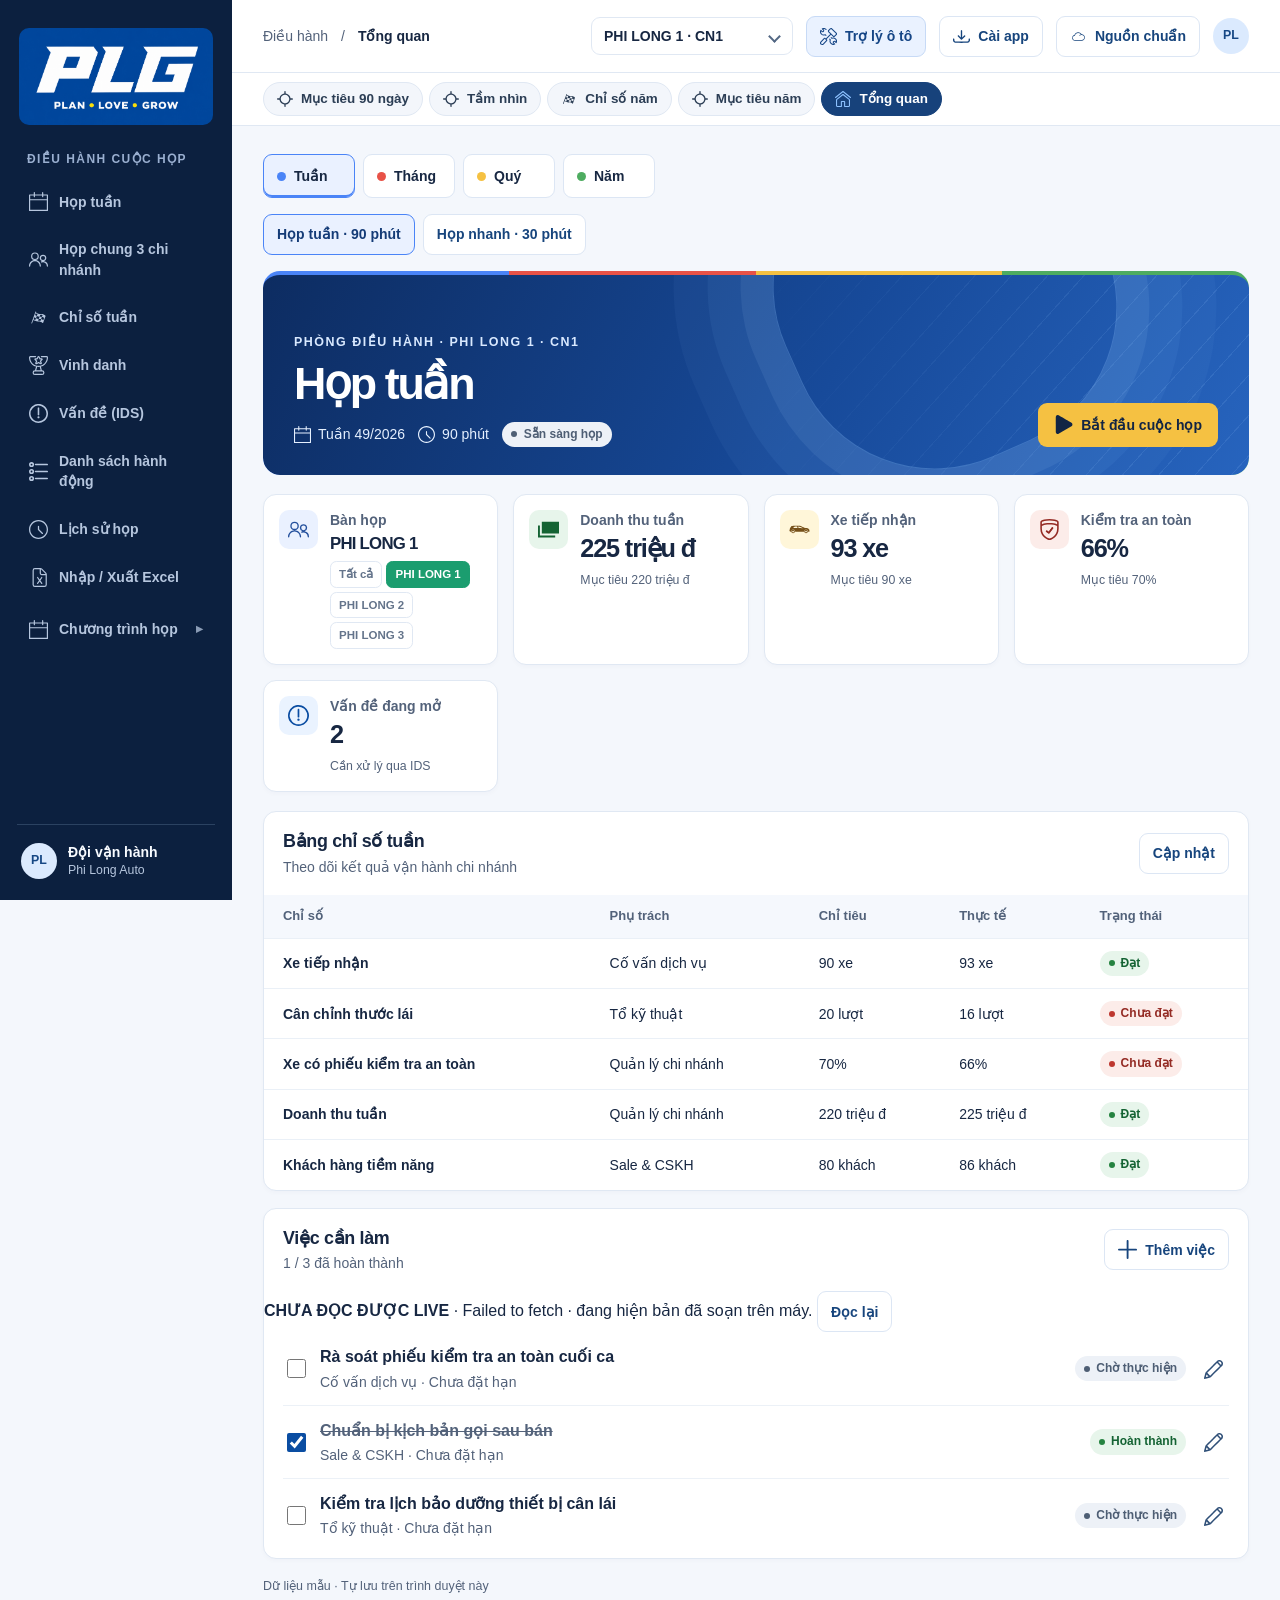
==== commit 77486644: "So sanh KPI 3 chi nhanh: doc live bo 8 chi so dan dat chuan Tracy chot 24/11/2026: bang so sanh KPI " ====
--- a/cardiy-hop-tuan/public/index.html
+++ b/cardiy-hop-tuan/public/index.html
@@ -27,6 +27,8 @@
 <script src="sheet-sync.js" defer></script>
 <script src="task-preview.js" defer></script>
 <script src="vieclive.js" defer></script>
+<script src="nhansu.js" defer></script>
+<script src="chiso.js" defer></script>
 <script src="cn1-meeting.js" defer></script>
 <script src="giaoban.js" defer></script>
 </head>
--- a/cardiy-hop-tuan/public/style.css
+++ b/cardiy-hop-tuan/public/style.css
@@ -4,11 +4,11 @@
 .top{height:73px;background:white;border-bottom:1px solid var(--line);display:flex;align-items:center;justify-content:space-between;padding:0 31px;gap:15px}.breadcrumbs,.top-controls{display:flex;gap:13px;align-items:center;font-size:.875rem}.breadcrumbs{color:var(--muted)}.breadcrumbs strong{color:var(--ink)}.select-label{position:relative}.select-label:after{content:"";position:absolute;right:14px;top:calc(50% - 4px);width:7px;height:7px;border:solid #526783;border-width:0 2px 2px 0;transform:rotate(45deg);pointer-events:none}select{appearance:none;border:1px solid var(--line);border-radius:9px;background:#fff;color:var(--ink);padding:8px 32px 8px 12px;font-weight:650;max-width:100%}
 main{max-width:1520px;margin:0 auto;padding:28px 31px 21px}.hero{position:relative;isolation:isolate;overflow:hidden;border-radius:17px;background:linear-gradient(115deg,#103568 0%,#0a4da2 66%,#1469ce);color:white;padding:28px 31px;display:flex;justify-content:space-between;align-items:flex-end;gap:16px;min-height:204px}.hero:after{content:"";position:absolute;z-index:-1;inset:0;background:linear-gradient(90deg,transparent 41%,#0a4da200),repeating-linear-gradient(132deg,transparent 0 16px,#99caff20 16px 17px,transparent 17px 27px);mask-image:linear-gradient(90deg,transparent 48%,#000 90%)}.hero:before{content:"";position:absolute;z-index:-1;right:14%;top:-72%;width:330px;height:330px;border:1px solid #87b9f251;border-radius:44%;transform:rotate(-24deg);box-shadow:0 0 0 32px #b3d6ff15,0 0 0 65px #8bbcff11,0 0 0 99px #8bbcff0c}.hero .eyebrow{font-size:.78rem;letter-spacing:.12em;color:#d9e9ff;text-transform:uppercase;font-weight:800}.hero h1{font-size:clamp(2rem,3.5vw,3.15rem);line-height:1.09;letter-spacing:-.052em;margin:8px 0 14px}.hero-meta{display:flex;align-items:center;gap:13px;flex-wrap:wrap;color:#e5f0ff;font-size:.875rem}.hero-meta span{display:inline-flex;gap:7px;align-items:center}.hero-meta svg{width:17px;height:17px}.hero .button{flex:none}.button{display:inline-flex;justify-content:center;align-items:center;gap:8px;border:1px solid transparent;border-radius:9px;padding:9px 13px;font-weight:750;font-size:.875rem;min-height:41px;background:white;color:#17457d}.button:hover{filter:brightness(.96)}.button.yellow{background:#fce500;color:#122544;padding:11px 15px}.button.primary{background:#0a4da2;color:white}.button.secondary{border-color:#dce6f4}.button.quiet{border-color:transparent;background:#edf4ff}.icon-button{border:0;background:transparent;color:#305078;border-radius:6px;font-size:1.4rem;min-width:32px;min-height:32px}
 .stats{display:grid;grid-template-columns:repeat(4,minmax(0,1fr));gap:15px;margin:19px 0}.stat,.panel{border:1px solid var(--line);background:#fff;border-radius:13px;box-shadow:0 2px 5px #152c4e06}.stat{display:flex;align-items:flex-start;gap:12px;padding:15px}.stat-icon,.agenda-icon{display:grid;place-items:center;width:39px;height:39px;border-radius:10px;background:#eaf3ff;color:#0a4da2;flex:none}.stat:nth-child(2) .stat-icon{background:#e6f6f1;color:#08795c}.stat:nth-child(3) .stat-icon{background:#fff4dd;color:#925519}.stat:nth-child(4) .stat-icon{background:#eeeaff;color:#5d44a6}.stat p{font-size:.875rem;color:var(--muted);font-weight:600}.stat strong{display:block;font-size:1.58rem;line-height:1.22;margin:3px 0;letter-spacing:-.045em}.stat small{font-size:.77rem;color:var(--muted)}
-.dashboard{display:grid;grid-template-columns:minmax(0,1fr) minmax(266px,31%);align-items:start;gap:17px}.column{min-width:0;display:grid;gap:17px}.dashboard>*{min-width:0}.column>*{min-width:0}.wide-panel{margin-bottom:17px}.wide-panel>.panel{min-width:0}.panel-head{display:flex;align-items:center;justify-content:space-between;gap:12px;padding:18px 19px}.panel-head h2,.panel-head h3{font-size:1.12rem;line-height:1.25;letter-spacing:-.018em}.panel-head p{font-size:.875rem;color:var(--muted);margin-top:4px}.table-wrap{overflow:auto}table{border-collapse:collapse;width:100%;font-size:.875rem;white-space:nowrap;text-align:left}th,td{padding:12px 14px;border-bottom:1px solid #eaf0f7}th{background:#f5f8fd;color:#52627a;font-size:.81rem;font-weight:750}th:first-child,td:first-child{padding-left:19px}td:first-child{font-weight:650}tr:last-child td{border-bottom:0}.num{font-variant-numeric:tabular-nums}.pill{display:inline-flex;align-items:center;gap:6px;border-radius:999px;padding:4px 9px;font-size:.75rem;font-weight:800;background:#e9f1fc;color:#23518a;white-space:nowrap}.pill.good{background:#e6f7ee;color:#086849}.pill.warn{background:#fff3db;color:#88461b}.pill.neutral{background:#edf1f7;color:#4e5e74}.pill:before{content:"";width:6px;height:6px;border-radius:50%;background:currentColor}
+.dashboard{display:grid;grid-template-columns:minmax(0,1fr);align-items:start;gap:17px}.column{min-width:0;display:grid;gap:17px}.dashboard>*{min-width:0}.column>*{min-width:0}.wide-panel{margin-bottom:17px}.wide-panel>.panel{min-width:0}.panel-head{display:flex;align-items:center;justify-content:space-between;gap:12px;padding:18px 19px}.panel-head h2,.panel-head h3{font-size:1.12rem;line-height:1.25;letter-spacing:-.018em}.panel-head p{font-size:.875rem;color:var(--muted);margin-top:4px}.table-wrap{overflow:auto}table{border-collapse:collapse;width:100%;font-size:.875rem;white-space:nowrap;text-align:left}th,td{padding:12px 14px;border-bottom:1px solid #eaf0f7}th{background:#f5f8fd;color:#52627a;font-size:.81rem;font-weight:750}th:first-child,td:first-child{padding-left:19px}td:first-child{font-weight:650}tr:last-child td{border-bottom:0}.num{font-variant-numeric:tabular-nums}.pill{display:inline-flex;align-items:center;gap:6px;border-radius:999px;padding:4px 9px;font-size:.75rem;font-weight:800;background:#e9f1fc;color:#23518a;white-space:nowrap}.pill.good{background:#e6f7ee;color:#086849}.pill.warn{background:#fff3db;color:#88461b}.pill.neutral{background:#edf1f7;color:#4e5e74}.pill:before{content:"";width:6px;height:6px;border-radius:50%;background:currentColor}
 .agenda{list-style:none;margin:0;padding:0 12px 11px}.agenda li+li{margin-top:2px}.agenda button{width:100%;background:white;border:1px solid transparent;border-radius:9px;display:flex;align-items:center;text-align:left;gap:10px;padding:8px;color:var(--ink)}.agenda button:hover,.agenda button.active{background:#f0f6ff;border-color:#dbe9fc}.agenda-icon{width:33px;height:33px;border-radius:8px}.agenda button.active .agenda-icon{background:#0a4da2;color:white}.agenda button strong{font-size:.875rem;flex:1}.agenda small{font-size:.775rem;color:var(--muted);white-space:nowrap}.agenda-title{border-bottom:1px solid #edf1f7;margin-bottom:8px}.agenda-title span{font-size:.8rem;color:#0a4da2;font-weight:750;white-space:nowrap}
 .list{padding:0 19px 6px}.row{display:flex;align-items:center;gap:11px;padding:13px 0;border-top:1px solid #ecf1f7}.row:first-child{border-top:0}.row-text{min-width:0;flex:1;overflow-wrap:anywhere}.row-text strong,.row-text small{display:block}.row-text small{color:var(--muted);font-size:.875rem;margin-top:3px}.row input[type=checkbox]{width:19px;height:19px;accent-color:var(--blue);flex:none}.row .done{text-decoration:line-through;color:var(--muted)}.empty{padding:14px 0;color:var(--muted)}.storage{font-size:.78rem;color:var(--muted);margin-top:18px}.meeting-header{display:flex;align-items:flex-start;justify-content:space-between;gap:12px;margin-bottom:19px}.meeting-header h1{font-size:clamp(1.65rem,3vw,2.4rem);letter-spacing:-.04em}.meeting-header p{color:var(--muted);margin-top:5px}.session-actions{display:flex;gap:8px;align-items:center;flex-wrap:wrap}.step-footer{display:flex;gap:8px;justify-content:space-between;padding:18px 0 0}.clock{font-variant-numeric:tabular-nums}.notes{padding:0 19px 19px}.notes label{display:block;margin-bottom:6px;font-weight:650}.notes textarea,.fields input,.fields select,.fields textarea{width:100%;border:1px solid #cddbef;border-radius:8px;padding:9px;color:var(--ink);background:white}.notes textarea,.fields textarea{min-height:96px;resize:vertical}.notes .button{margin-top:9px}.fields{display:grid;gap:13px;padding:0 19px 19px}.fields label{display:grid;gap:5px;font-weight:650;font-size:.875rem}.form-actions{display:flex;justify-content:flex-end;gap:8px;padding:0 19px 19px}dialog{width:min(95vw,475px);padding:0;border:1px solid var(--line);border-radius:14px;color:var(--ink);box-shadow:0 24px 80px #07183242}dialog::backdrop{background:#081a3880}#toast{position:fixed;right:20px;bottom:20px;background:#14355d;color:white;border-radius:10px;padding:11px 15px;font-size:.875rem;z-index:3;max-width:calc(100vw - 40px)}#toast:empty{display:none}.priority{border-radius:8px;background:#f0f5fc;color:#425e80;padding:4px 8px;font-weight:750;font-size:.75rem}.score{display:flex;flex-wrap:wrap;gap:5px;margin:9px 0 14px}.score button{width:36px;height:36px;padding:0}.status-control{font-size:.875rem}.finished{margin-top:12px;color:#086849;font-weight:750}
-@media(max-width:1150px){.shell{grid-template-columns:192px minmax(0,1fr)}main,.top{padding-left:21px;padding-right:21px}.stat{padding:12px;gap:8px}.stat-icon{width:33px;height:33px}.stat strong{font-size:1.35rem}.dashboard{grid-template-columns:minmax(0,1fr) minmax(229px,31%)}}
-@media(max-width:940px){.dashboard{grid-template-columns:1fr}.dashboard>.agenda-panel{grid-row:1}.agenda{display:grid;grid-template-columns:repeat(2,minmax(0,1fr));gap:3px}.agenda li+li{margin:0}.stats{grid-template-columns:repeat(2,minmax(0,1fr))}.sidebar{padding-left:12px;padding-right:12px}}
+@media(max-width:1150px){.shell{grid-template-columns:192px minmax(0,1fr)}main,.top{padding-left:21px;padding-right:21px}.stat{padding:12px;gap:8px}.stat-icon{width:33px;height:33px}.stat strong{font-size:1.35rem}.dashboard{grid-template-columns:minmax(0,1fr)}}
+@media(max-width:940px){.dashboard{grid-template-columns:1fr}.agenda{display:grid;grid-template-columns:repeat(2,minmax(0,1fr));gap:3px}.agenda li+li{margin:0}.stats{grid-template-columns:repeat(2,minmax(0,1fr))}.sidebar{padding-left:12px;padding-right:12px}}
 @media(max-width:650px){.shell{display:block}.sidebar{position:static;height:auto;padding:10px 14px;overflow:visible}.brand{width:154px}.brand-logo{aspect-ratio:2.4/1}.side-body{margin-top:9px}.nav-label,.sidebar-foot{display:none}nav{display:flex;overflow:auto;padding:0 0 4px;gap:5px}.nav-item{width:auto;flex:none;min-height:35px;padding:6px 8px;gap:5px}.nav-item svg{width:15px;height:15px}.top{height:56px;padding:0 12px}.breadcrumbs,.top-controls{gap:6px}.breadcrumbs>span{display:none}.top-avatar{display:none}main{padding:13px 12px}.hero{display:grid;min-height:0;padding:19px 15px;gap:15px}.hero .button{justify-self:start}.hero h1{margin-bottom:9px}.stats{gap:8px;margin:12px 0}.stat{padding:9px;gap:7px}.stat-icon{width:28px;height:28px}.stat-icon svg{width:16px;height:16px}.stat p{font-size:.81rem}.stat strong{font-size:1.23rem}.agenda{grid-template-columns:1fr 1fr;padding-inline:5px}.agenda button{padding:5px;gap:5px}.agenda button strong{font-size:.79rem}.agenda small{font-size:.69rem}.agenda-icon{width:24px;height:26px}.agenda-icon svg{width:15px;height:15px}.panel-head{padding:14px 12px}.row{flex-wrap:wrap}.list,.notes{padding-inline:12px}.meeting-header{flex-direction:column}.row-text{min-width:110px}}
 @media print{.sidebar,.top,.session-actions,.agenda-panel,.step-footer,button,.storage,#toast{display:none!important}.shell,.dashboard{display:block}main{padding:0}.panel,.hero{break-inside:avoid}.hero{min-height:0;color:#172742;background:white}.hero-meta,.hero .eyebrow{color:#172742}.stats{grid-template-columns:repeat(4,1fr)}}
 .report{white-space:pre-wrap;overflow-wrap:anywhere;padding:0 19px 19px;font:inherit;margin:0}.step-footer .primary{margin-left:auto}
@@ -232,3 +232,76 @@
 .viec-live strong{font-weight:700}
 .viec-chiso{display:block;color:#0e7a52;font-weight:600}
 .row-text .sheet-error{display:block;font-weight:600}
+
+.tt-nut{display:inline-flex;border:1px solid var(--line,#e2e8e5);border-radius:.5rem;overflow:hidden;flex:0 0 auto}
+.tt-nut .tt-o{appearance:none;border:0;background:#fff;color:#64748b;font:inherit;font-size:.74rem;
+  font-weight:600;padding:.34rem .6rem;cursor:pointer;white-space:nowrap;border-left:1px solid var(--line,#e2e8e5)}
+.tt-nut .tt-o:first-child{border-left:0}
+.tt-nut .tt-o:hover:not(:disabled){background:#f1f5f4}
+.tt-nut .tt-o:disabled{opacity:.5;cursor:progress}
+.tt-nut .tt-o.chon{background:#1b9d6f;color:#fff}
+
+
+.han-o{font:inherit;font-size:.78rem;font-weight:600;color:#0f172a;border:1px solid var(--line,#e2e8e5);
+  border-radius:.4rem;padding:.1rem .3rem;background:#fff;cursor:pointer;max-width:9.5rem}
+.han-o:hover:not(:disabled){border-color:#1b9d6f;background:#f1faf6}
+.han-o:disabled{opacity:.5;cursor:progress}
+.han-gio{margin-left:.3rem;font-weight:600}
+
+.stat-cn .num{font-size:1.05rem;line-height:1.3;display:block;margin-bottom:.35rem}
+.cn-nut{display:flex;flex-wrap:wrap;gap:.25rem}
+.cn-nut .cn-o{appearance:none;border:1px solid var(--line,#e2e8e5);background:#fff;color:#64748b;
+  font:inherit;font-size:.72rem;font-weight:600;padding:.25rem .5rem;border-radius:.4rem;cursor:pointer;white-space:nowrap}
+.cn-nut .cn-o:hover{background:#f1f5f4}
+.cn-nut .cn-o.chon{background:#1b9d6f;border-color:#1b9d6f;color:#fff}
+
+.nav-ct{margin-top:4px}
+.nav-ct-mo{justify-content:flex-start}
+.nav-ct-dau{margin-left:auto;font-size:.8rem;opacity:.75}
+.nav-ct-con{margin:3px 0 6px 9px;padding-left:9px;border-left:2px solid #27528b;
+  display:flex;flex-direction:column;gap:2px}
+.nav-sub{display:flex;flex-wrap:wrap;align-items:center;gap:6px;width:100%;text-align:left;
+  background:none;border:1px solid transparent;border-radius:8px;padding:6px 8px;
+  color:#b6c6de;font-size:.8rem;font-weight:600}
+.nav-sub:hover{background:#18365c;color:#fff}
+.nav-sub[aria-current]{background:#17427b;color:#fff;border-color:#27528b}
+.nav-sub[aria-current] svg{color:#8dc2ff}
+.nav-sub svg,.nav-sub .cardiy-icon{width:14px;height:14px;flex:none}
+.nav-sub-ma{font-weight:800;font-size:.7rem;opacity:.8;min-width:1.25rem;flex:none}
+.nav-sub-ten{flex:1 1 60%;line-height:1.25;min-width:0}
+.nav-sub-xong{display:inline-grid;place-items:center;flex:none;color:#5fd3a4}
+.nav-sub small{font-size:.7rem;opacity:.8;white-space:nowrap;margin-left:auto}
+
+/* Dòng việc live: tên việc chiếm trọn dòng trên, bộ nút xuống dòng dưới.
+   Trước đây ô chữ bị 3 nút trạng thái ép còn 249px nên tên việc dồn 3 dòng. */
+.row-live{flex-wrap:wrap;align-items:center;row-gap:8px}
+.row-live>.row-text{flex:1 1 100%}
+.row-live>.pill{margin-left:0}
+.row-live>.tt-nut{margin-left:auto}
+.row-live>.button{flex:none}
+
+.tt-nut-moi .tt-o{background:#fffaf0;color:#92400e;border-color:#fcd9a4}
+.tt-nut-moi .tt-o:hover{background:#fdf0d5}
+.viec-day-hop{border:0;border-radius:14px;padding:0;max-width:430px;width:92vw;box-shadow:0 18px 48px #0f172a33}
+.viec-day-hop::backdrop{background:#0f172a66}
+.viec-day-hop form{display:flex;flex-direction:column;gap:11px;padding:20px}
+.viec-day-hop h2{font-size:1.05rem}
+.viec-day-ten{font-weight:700;color:#0e7a52;line-height:1.35;margin:0}
+.viec-day-hop label{display:flex;flex-direction:column;gap:4px;font-size:.8rem;font-weight:700;color:#475569}
+.viec-day-hop select,.viec-day-hop input{font:inherit;font-size:.86rem;font-weight:500;color:#0f172a;
+  padding:7px 9px;border:1px solid var(--line,#e2e8e5);border-radius:8px;background:#fff}
+.viec-day-bao{margin:0;font-size:.8rem;color:#b42318;min-height:1em}
+.viec-day-nut{display:flex;gap:8px;justify-content:flex-end}
+
+.button.ho-tro{background:#fff4e5;color:#92400e;border:1px solid #fcd9a4;font-weight:700}
+.button.ho-tro:hover{background:#fde8c8}
+
+.viec-luat{display:flex;flex-wrap:wrap;align-items:center;gap:.35rem;margin:0 0 .75rem;
+  padding:.5rem .7rem;border:1px dashed #fcd9a4;border-radius:.6rem;background:#fffaf0;
+  font-size:.8rem;line-height:1.5;color:#92400e}
+.viec-luat strong{font-weight:800}
+
+.viec-nhom{display:flex;flex-wrap:wrap;align-items:center;gap:.4rem;margin:.9rem 0 .2rem;
+  padding:.4rem .7rem;border-radius:.5rem;background:#eef4fb;color:#0a4da2;font-size:.82rem}
+.viec-nhom:first-child{margin-top:0}
+.viec-nhom strong{font-weight:800}
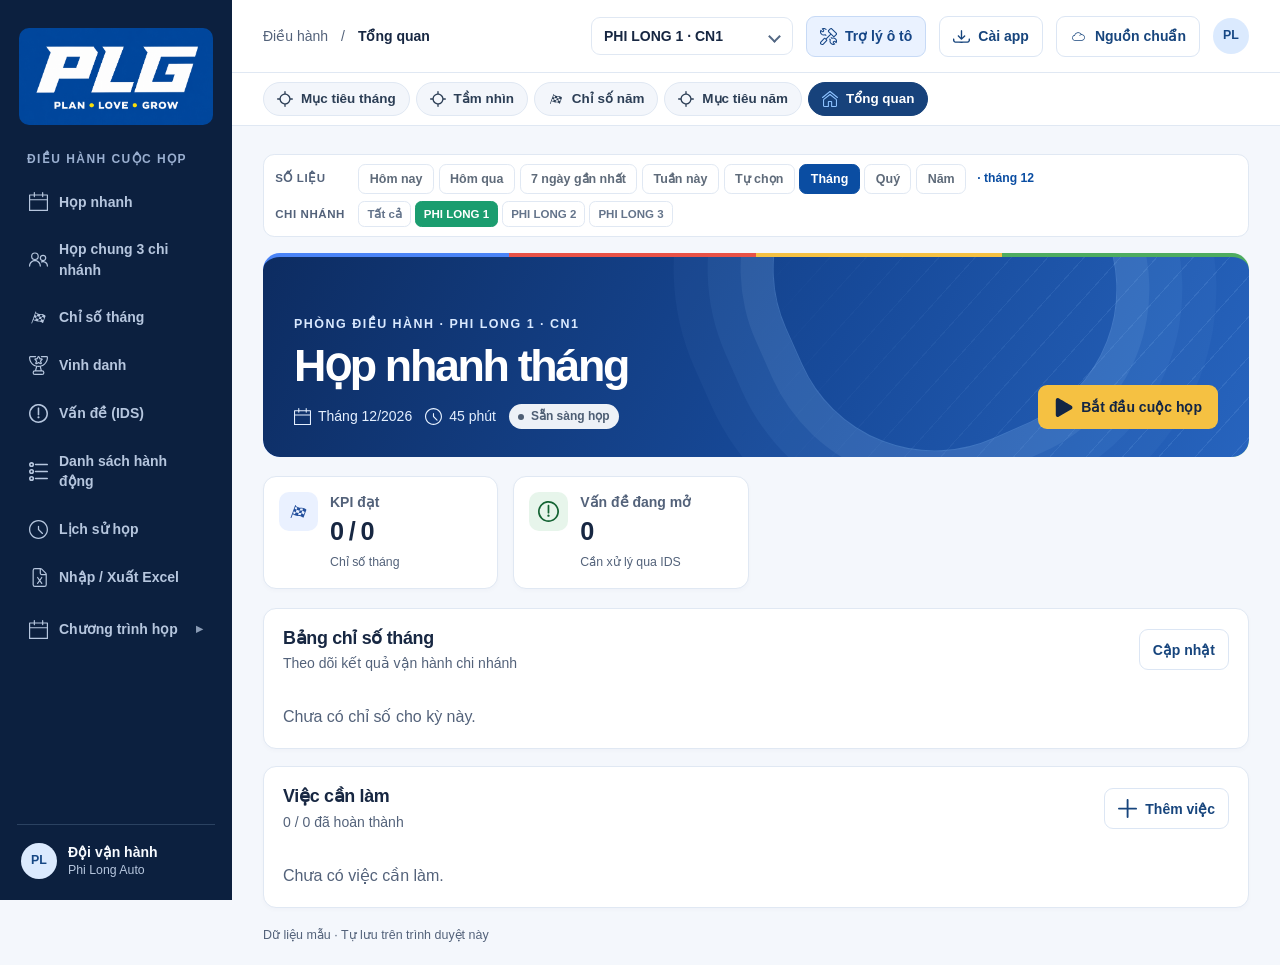
==== commit d787738e: "Thanh chon ky moi: Hom nay - Hom qua - 7 ngay - Tuan nay - Tu chon - Thang - Quy - Nam Gop chung mot" ====
--- a/cardiy-hop-tuan/public/index.html
+++ b/cardiy-hop-tuan/public/index.html
@@ -30,6 +30,8 @@
 <script src="nhansu.js" defer></script>
 <script src="chiso.js" defer></script>
 <script src="cn1-meeting.js" defer></script>
+<script src="kychon.js" defer></script>
+<script src="vinhdanh.js" defer></script>
 <script src="giaoban.js" defer></script>
 </head>
 <body>
--- a/cardiy-hop-tuan/public/style.css
+++ b/cardiy-hop-tuan/public/style.css
@@ -305,3 +305,150 @@
   padding:.4rem .7rem;border-radius:.5rem;background:#eef4fb;color:#0a4da2;font-size:.82rem}
 .viec-nhom:first-child{margin-top:0}
 .viec-nhom strong{font-weight:800}
+
+.kq-ty{display:block;margin-top:.15rem;font-size:.7rem;color:#64748b;font-weight:700}
+
+/* ───── ẨN CHỈ SỐ + ƯU TIÊN 4DX (chiso.js) ───── */
+.chiso-an-nut{margin-left:.35rem;border:1px solid var(--line);border-radius:.4rem;
+  background:#f6f9fd;color:#8796ab;font:inherit;font-size:.7rem;line-height:1;
+  padding:.18rem .34rem;cursor:pointer;vertical-align:middle;opacity:.55}
+.chiso-an-nut:hover,.chiso-an-nut:focus-visible{opacity:1;background:#fdecea;
+  border-color:#f3b7b0;color:#942b24}
+.chiso-ut{display:inline-block;margin-right:.3rem;color:#d08c00;font-size:.85rem;line-height:1}
+
+.chiso-chon{border:0;border-radius:14px;padding:0;max-width:520px;width:94vw;
+  box-shadow:0 18px 48px #0f172a33}
+.chiso-chon::backdrop{background:#0f172a66}
+.chiso-chon form{display:flex;flex-direction:column;gap:.6rem;padding:20px;
+  max-height:84vh;overflow:auto}
+.chiso-chon h2{font-size:1.05rem}
+.chiso-chon h3{margin-top:.5rem;font-size:.78rem;text-transform:uppercase;
+  letter-spacing:.04em;color:var(--muted)}
+.chiso-chon h3 small{text-transform:none;letter-spacing:0;font-weight:600;color:#a0abbd}
+.chiso-chon-dem{display:flex;flex-wrap:wrap;align-items:center;gap:.4rem;
+  padding:.5rem .7rem;border-radius:.6rem;background:#f4f8fd;
+  font-size:.8rem;line-height:1.5;color:#425e80}
+.chiso-chon-dong{display:flex;align-items:center;gap:.5rem;padding:.4rem 0;
+  border-top:1px solid #eef3f9}
+.chiso-chon-dong:first-child{border-top:0}
+.chiso-chon-hien{display:flex;align-items:center;gap:.5rem;flex:1;min-width:0;
+  font-size:.84rem;font-weight:600;color:var(--ink);cursor:pointer}
+.chiso-chon-hien span{overflow-wrap:anywhere}
+.chiso-chon-hien input{width:18px;height:18px;accent-color:var(--blue);flex:none}
+.chiso-chon-ut{flex:none;width:30px;height:30px;border:1px solid var(--line);
+  border-radius:.45rem;background:white;color:#c8d2e0;font-size:.95rem;line-height:1;
+  cursor:pointer}
+.chiso-chon-ut.dang{border-color:#f0c048;background:#fff8e6;color:#d08c00}
+.chiso-chon-wig{flex:none;padding:.2rem .4rem;border-radius:.4rem;background:#eef4fb;
+  color:#0a4da2;font-size:.66rem;font-weight:800;letter-spacing:.03em}
+.chiso-chon-nut{display:flex;flex-wrap:wrap;gap:.5rem;justify-content:flex-end;
+  margin-top:.5rem}
+.chiso-chon-nut .button{font-size:.8rem}
+
+/* ───── BẢNG VÀNG · 6 GIẢI TỪ KPI (vinhdanh.js) ───── */
+.vd-than{padding:0 19px 19px}
+.vd-luat{display:flex;flex-wrap:wrap;align-items:center;gap:.3rem;margin:.6rem 0 1rem;
+  padding:.55rem .75rem;border:1px dashed #fcd9a4;border-radius:.6rem;background:#fffaf0;
+  font-size:.8rem;line-height:1.55;color:#92400e}
+.vd-canh{margin:.5rem 0;padding:.5rem .75rem;border-radius:.6rem;background:#fdecea;
+  color:#942b24;font-size:.8rem;line-height:1.5}
+.vd-giai{margin-top:1.1rem;padding-top:.9rem;border-top:1px solid #eef3f9}
+.vd-giai:first-of-type{border-top:0}
+.vd-giai h3{font-size:.98rem;letter-spacing:-.01em}
+.vd-khoi{margin:.15rem 0 .6rem;font-size:.76rem;text-transform:uppercase;
+  letter-spacing:.04em;color:var(--muted)}
+.vd-hang{display:grid;gap:.6rem;grid-template-columns:repeat(auto-fit,minmax(186px,1fr))}
+.vd-o{padding:.7rem .8rem;border:1px solid var(--line);border-radius:.7rem;background:#fbfdff}
+.vd-o.vd-co-cup{border-color:#f0c048;background:#fffdf4;box-shadow:0 2px 10px #f5c14222}
+.vd-o.vd-trong{background:#f8fafc}
+.vd-pham{display:block;font-size:.7rem;font-weight:800;letter-spacing:.04em;
+  text-transform:uppercase;color:#7c8ba1;margin-bottom:.3rem}
+.vd-ten{display:block;font-size:.95rem;font-weight:800;color:var(--ink);
+  overflow-wrap:anywhere;text-align:left}
+button.vd-ten{width:100%;border:0;background:none;font:inherit;font-weight:800;
+  color:#8a5a00;cursor:pointer;padding:0}
+button.vd-ten:hover,button.vd-ten:focus-visible{text-decoration:underline}
+.vd-ten.vd-chua{color:#8796ab}
+.vd-so{margin-top:.25rem;font-size:.85rem;color:var(--ink);font-variant-numeric:tabular-nums}
+.vd-tt{display:flex;flex-wrap:wrap;align-items:center;gap:.3rem;margin-top:.35rem}
+.vd-tt small{color:var(--muted);font-size:.74rem}
+.vd-nhi{margin-top:.3rem;font-size:.74rem;color:#8796ab}
+.vd-khong{margin-top:.2rem;font-size:.8rem;color:var(--muted)}
+.vd-dem{display:block;margin-top:.4rem;font-size:.82rem;color:#92400e}
+.vd-dem strong{font-variant-numeric:tabular-nums}
+.vd-o.vd-he{border-color:#b7cdeb;background:#f5f9ff}
+.vd-o.vd-he .vd-pham{color:#0a4da2}
+
+/* ───── Vinh danh: nút chọn chi nhánh + dòng lý do chưa chấm ───── */
+.vd-chon{display:flex;flex-wrap:wrap;align-items:center;gap:.6rem;margin:0 0 .9rem}
+.vd-chon>span{font-size:.78rem;font-weight:800;text-transform:uppercase;
+  letter-spacing:.04em;color:var(--muted)}
+.vd-sot{margin-top:1rem;padding:.55rem .75rem;border:1px solid var(--line);
+  border-radius:.6rem;background:#f7f9fc;font-size:.8rem;color:var(--muted)}
+.vd-sot summary{cursor:pointer;font-weight:700;color:#425e80}
+.vd-sot ul{margin:.5rem 0 0;padding-left:1.1rem;line-height:1.6}
+
+/* ───── Vinh danh: huy hiệu MỨC thay cho vạch chuẩn ───── */
+.vd-bac{display:inline-block;padding:.2rem .55rem;border-radius:999px;color:#fff;
+  font-size:.68rem;font-weight:900;letter-spacing:.03em;white-space:nowrap;
+  margin-right:.35rem;text-shadow:0 1px 1px #00000033}
+.vd-luat .vd-bac{margin:0 .2rem}
+.vd-so small{display:block;margin-top:.15rem;font-size:.68rem;font-weight:700;color:#8796ab}
+.vd-o.vd-muc1{border-color:#FECB00;background:#fffdf3}
+.vd-o.vd-muc2{border-color:#0C6FD4;background:#f3f8ff}
+.vd-o.vd-muc3{border-color:#1B9D6F;background:#f2fbf7}
+
+/* ───── Vinh danh: bục 1-2-3 toàn hệ thống ───── */
+.vd-buc1{border-color:#D4A017;background:#fffcf0}
+.vd-buc2{border-color:#8C9BAB;background:#f8fafc}
+.vd-buc3{border-color:#B06A2C;background:#fdf8f3}
+.vd-buc .vd-pham{font-weight:800}
+.vd-buc .vd-tt small{display:block;margin-top:.2rem;font-size:.7rem;color:#64748b;font-weight:700}
+
+/* ───── Bàn họp: hộp chọn gọn, không chiếm một ô thống kê ───── */
+.ban-hop{display:flex;flex-wrap:wrap;align-items:center;gap:.5rem .75rem;
+  margin:0 0 14px;padding:.45rem .7rem;border:1px solid var(--line);
+  border-radius:.65rem;background:#fff}
+.ban-hop-nhan{display:inline-flex;align-items:center;gap:.35rem;
+  font-size:.74rem;font-weight:800;text-transform:uppercase;letter-spacing:.05em;
+  color:var(--muted);white-space:nowrap}
+.ban-hop-nhan svg{width:15px;height:15px}
+.ban-hop .cn-nut{gap:.3rem}
+.ban-hop .cn-o{padding:.3rem .7rem;font-size:.8rem;font-weight:750;border-radius:.45rem}
+
+/* ───── Vinh danh: nút ngôi sao QLCN duyệt ───── */
+.vd-sao{margin-left:.35rem;border:1px solid #f0c048;border-radius:.4rem;
+  background:#fff8e6;color:#b8860b;font:inherit;font-size:.78rem;font-weight:900;
+  line-height:1;padding:.22rem .45rem;cursor:pointer;vertical-align:middle}
+.vd-sao:hover,.vd-sao:focus-visible{background:#f0c048;color:#3b2a00}
+.vd-sao-xong{margin-left:.35rem;font-size:.68rem;font-weight:800;color:#1b9d6f;
+  white-space:nowrap}
+.vd-hop-sao{max-width:460px}
+.vd-hop-sao .vd-sao-ten{font-size:.82rem;font-weight:700;color:#0f172a;
+  padding:.5rem .65rem;border-radius:.5rem;background:#f4f8fd;line-height:1.5}
+.vd-hop-sao textarea{font:inherit;font-size:.86rem;font-weight:500;color:#0f172a;
+  border:1px solid #cddbef;border-radius:8px;padding:9px;resize:vertical}
+.vd-hop-sao .vd-sao-bao{font-size:.78rem;font-weight:700;color:#942b24;min-height:1em}
+
+/* ───── Vinh danh: ảnh nhân sự trong hộp QLCN duyệt ───── */
+.vd-sao-anh{font-size:.76rem;color:var(--muted);font-weight:700}
+.vd-sao-anh img{display:block;width:96px;height:120px;object-fit:cover;
+  border-radius:.5rem;border:1px solid var(--line)}
+.vd-hop-sao input[type=file]{font:inherit;font-size:.8rem;font-weight:500;color:#0f172a}
+.vd-sao{white-space:nowrap;letter-spacing:.02em}
+
+/* ───── Thanh chọn kỳ + chi nhánh (kychon.js) ───── */
+.ky-thanh{display:flex;flex-direction:column;gap:.45rem;margin:0 0 16px;
+  padding:.55rem .7rem;border:1px solid var(--line);border-radius:.7rem;background:#fff}
+.ky-dong{display:flex;flex-wrap:wrap;align-items:center;gap:.45rem .7rem}
+.ky-nhan{font-size:.72rem;font-weight:800;text-transform:uppercase;letter-spacing:.05em;
+  color:var(--muted);white-space:nowrap;min-width:72px}
+.ky-nut{display:flex;flex-wrap:wrap;gap:.3rem}
+.ky-o{border:1px solid var(--line);border-radius:.45rem;background:#fff;color:#5f6b7a;
+  font:inherit;font-size:.78rem;font-weight:750;padding:.3rem .65rem;cursor:pointer;
+  white-space:nowrap}
+.ky-o:hover{background:#f1f5f4}
+.ky-o.chon{background:var(--blue);border-color:var(--blue);color:#fff}
+.ky-hien{font-size:.76rem;font-weight:750;color:var(--blue);white-space:nowrap}
+.ky-hop{max-width:330px}
+@media (max-width:640px){.ky-nhan{min-width:0;width:100%}}
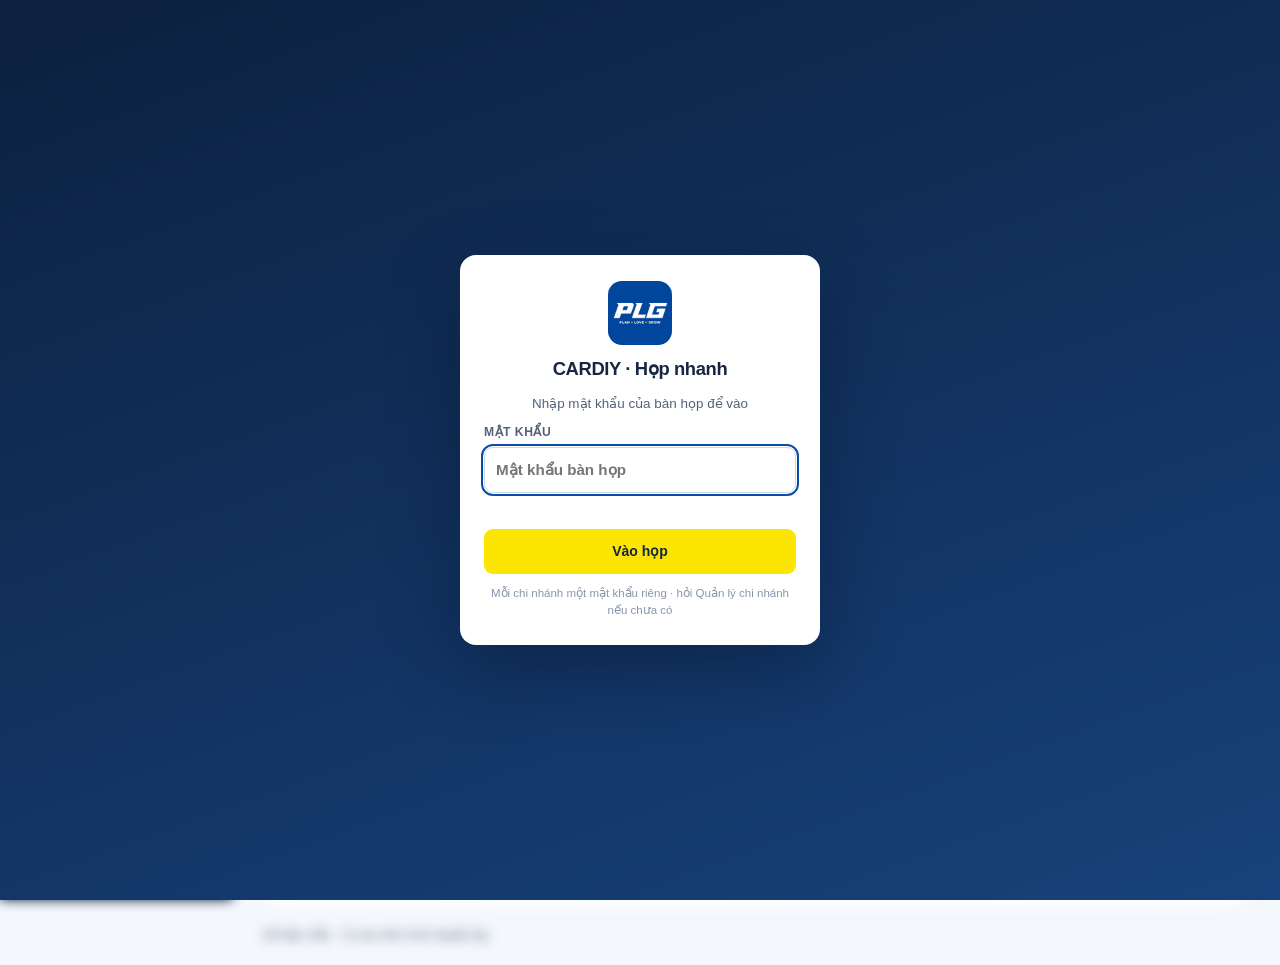
==== commit b180b7e6: "Them cong dang nhap theo ban: moi chi nhanh mot mat khau Bam SHA-256 kem muoi, khong de mat khau tra" ====
--- a/cardiy-hop-tuan/public/index.html
+++ b/cardiy-hop-tuan/public/index.html
@@ -33,6 +33,7 @@
 <script src="kychon.js" defer></script>
 <script src="vinhdanh.js" defer></script>
 <script src="giaoban.js" defer></script>
+<script src="dangnhap.js" defer></script>
 </head>
 <body>
 <div class="shell">
--- a/cardiy-hop-tuan/public/style.css
+++ b/cardiy-hop-tuan/public/style.css
@@ -452,3 +452,24 @@
 .ky-hien{font-size:.76rem;font-weight:750;color:var(--blue);white-space:nowrap}
 .ky-hop{max-width:330px}
 @media (max-width:640px){.ky-nhan{min-width:0;width:100%}}
+
+/* ───── Cổng đăng nhập theo bàn (dangnhap.js) ───── */
+body.dang-khoa{overflow:hidden}
+body.dang-khoa .app,body.dang-khoa #content,body.dang-khoa .top,
+body.dang-khoa aside,body.dang-khoa main{filter:blur(6px);pointer-events:none;user-select:none}
+#cua-dang-nhap{position:fixed;inset:0;z-index:50;display:flex;align-items:center;
+  justify-content:center;padding:20px;background:linear-gradient(160deg,#0c203f,#17427b)}
+.cua-hop{width:min(94vw,360px);display:flex;flex-direction:column;gap:.7rem;
+  padding:26px 24px;border-radius:16px;background:#fff;box-shadow:0 26px 70px #04122c66;
+  text-align:center}
+.cua-logo{align-self:center;border-radius:14px}
+.cua-hop h1{font-size:1.15rem;letter-spacing:-.02em}
+.cua-phu{font-size:.84rem;color:var(--muted)}
+.cua-o{display:flex;flex-direction:column;gap:.3rem;text-align:left;
+  font-size:.76rem;font-weight:800;text-transform:uppercase;letter-spacing:.04em;color:var(--muted)}
+.cua-o input{font:inherit;font-size:.95rem;font-weight:600;text-transform:none;letter-spacing:0;
+  color:var(--ink);border:1px solid #cddbef;border-radius:9px;padding:11px}
+.cua-o input:focus{outline:2px solid var(--blue);outline-offset:1px}
+.cua-bao{min-height:1.1em;font-size:.8rem;font-weight:700;color:#942b24}
+.cua-nut{width:100%;justify-content:center}
+.cua-chan{font-size:.72rem;color:#8796ab;line-height:1.5}
